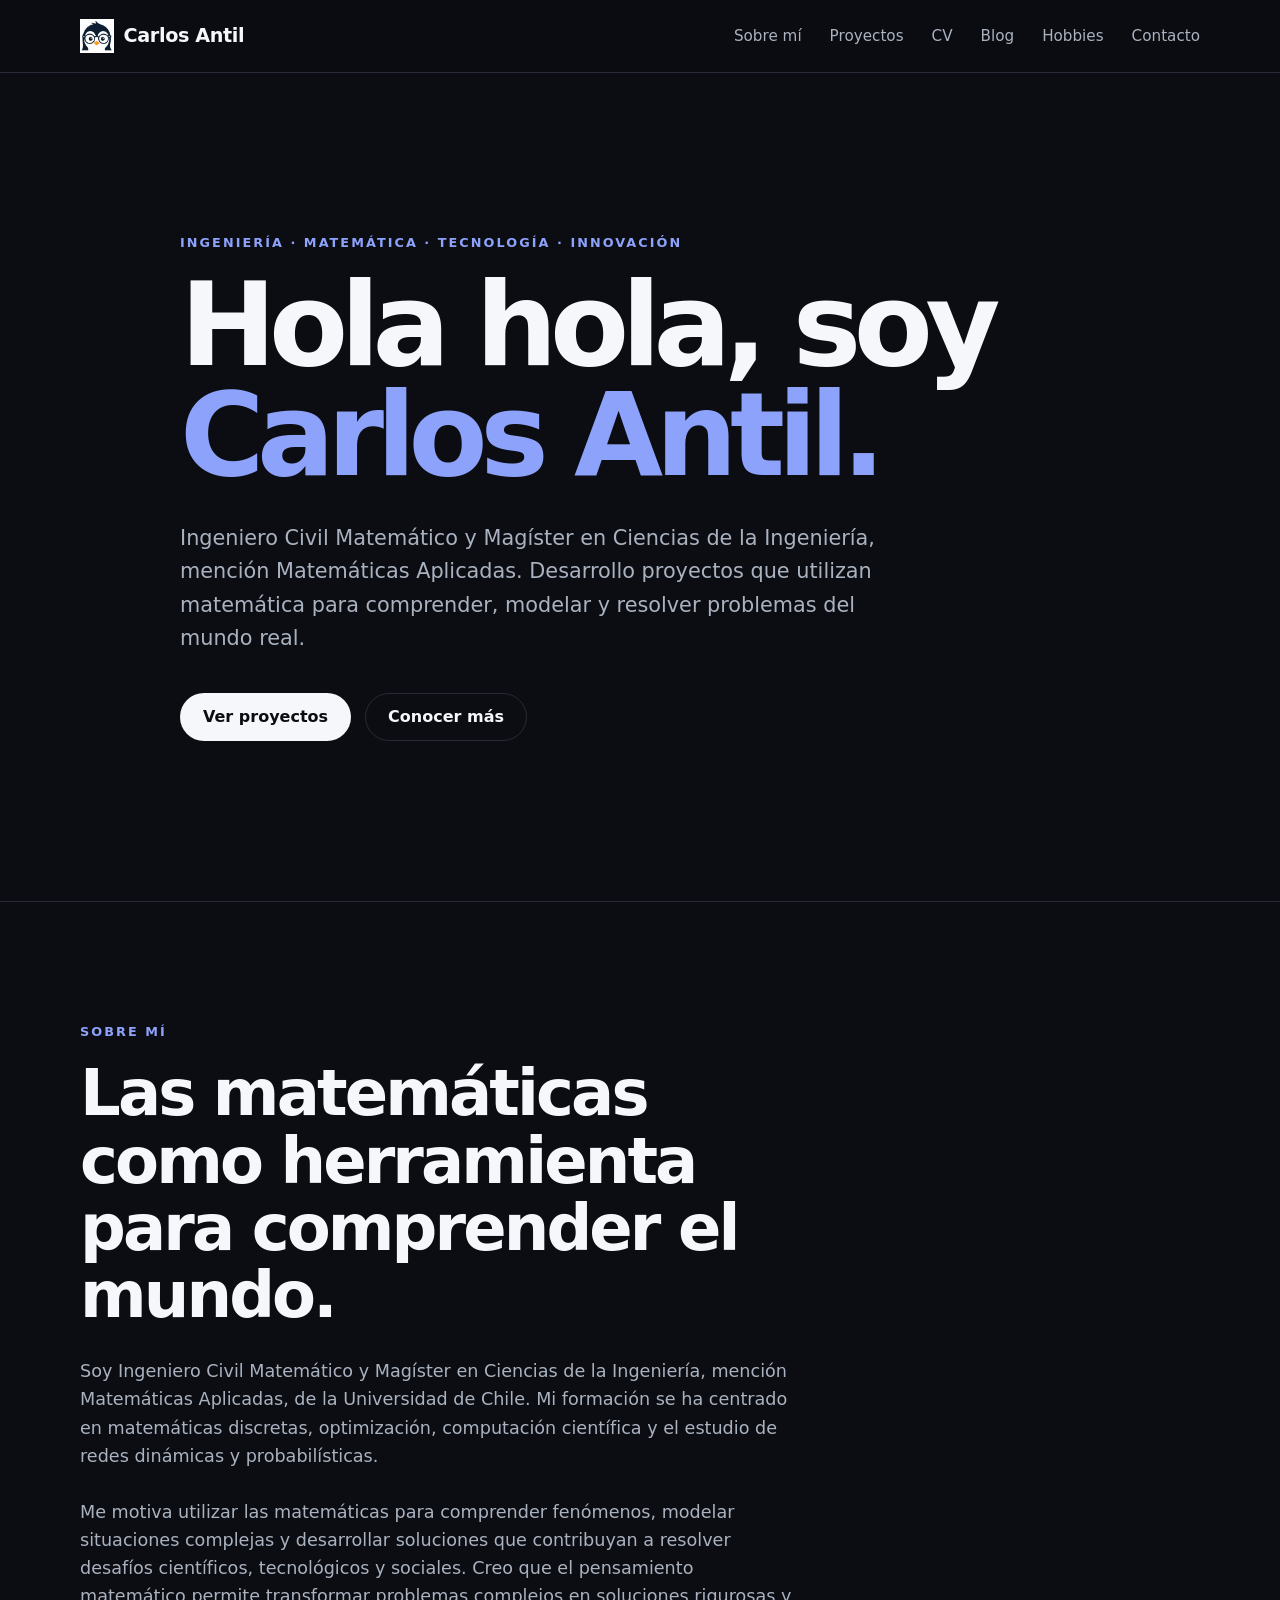
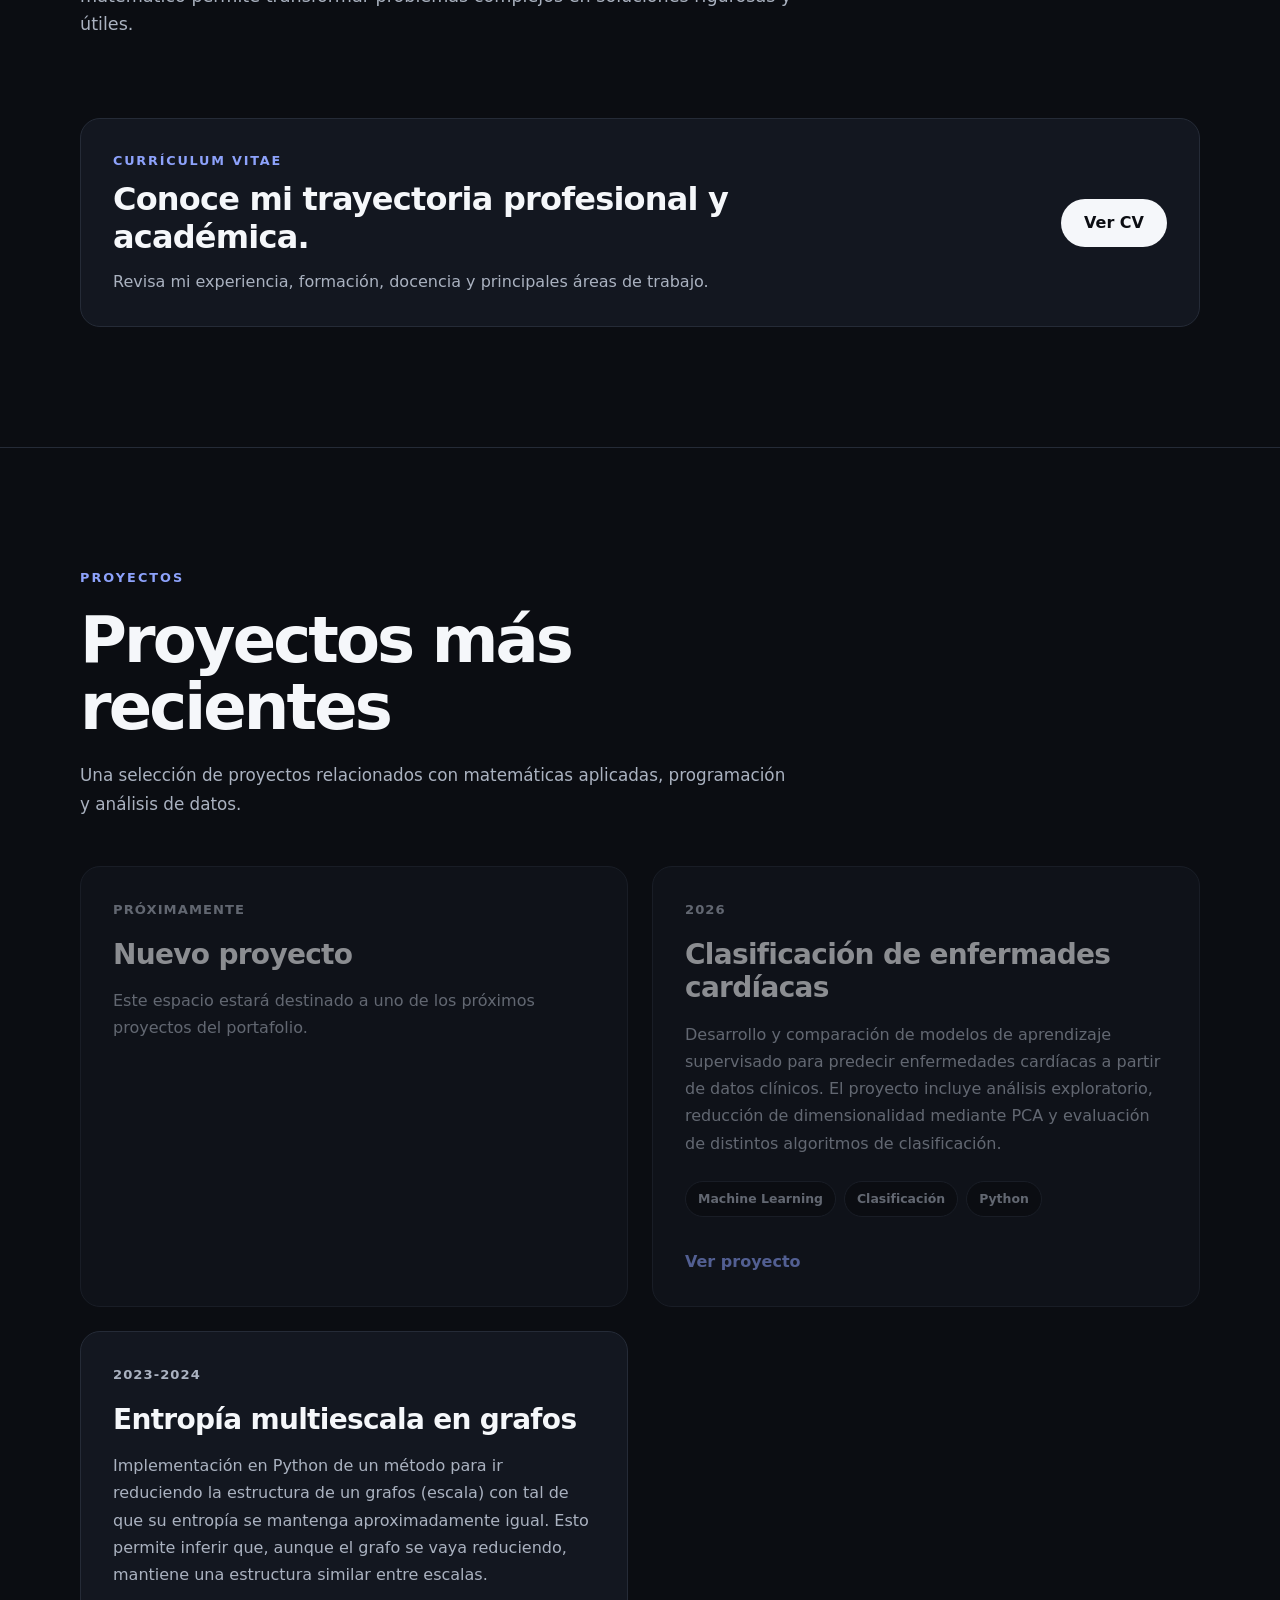
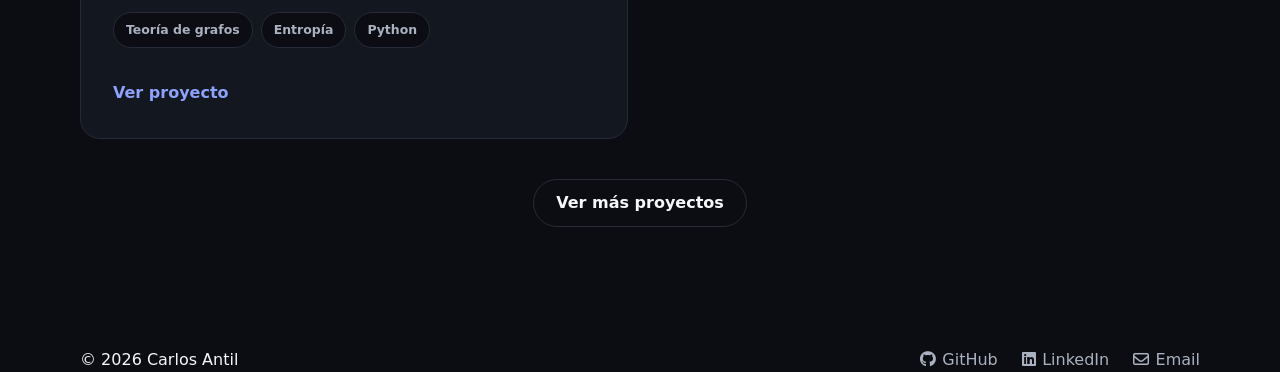
==== index.html @ fb345c62 "feat: Update heart disease classification project" ====
<!DOCTYPE html>
<html lang="es">
<head>
    <meta charset="UTF-8">

    <meta
        name="viewport"
        content="width=device-width, initial-scale=1.0"
    >

    <meta
        name="description"
        content="Portafolio profesional de Carlos Antil, ingeniero civil matemático y magíster en Matemáticas."
    >

    <title>Carlos Antil | Portafolio</title>

    <!-- Estilos generales -->
    <link rel="stylesheet" href="css/style.css?v=2">

    <!-- Estilos de la sección de proyectos -->
    <link rel="stylesheet" href="css/projects.css?v=1">

    <!-- para iconos-->
    <link
        rel="stylesheet"
        href="https://cdnjs.cloudflare.com/ajax/libs/font-awesome/6.7.2/css/all.min.css"
    />
    <!-- favicon -->
    <link rel="icon" type="image/png" href="assets/images/favicon.png?v=2">


</head>

<body>
    <header class="site-header">
        <div class="container">
            <a href="#" class="logo">
                <img src="assets/images/favicon.png" alt="Logo Carlos Antil">
                <span>Carlos Antil</span>
            </a>

            <button
                class="menu-toggle"
                type="button"
                aria-label="Abrir menú"
                aria-expanded="false"
            >
                <i class="fa-solid fa-bars"></i>
            </button>

            <nav class="navigation" aria-label="Navegación principal">
                <a href="#sobre-mi">Sobre mí</a>
                <a href="#proyectos">Proyectos</a>
                <a
                    href="assets/documents/carlos-antil-cv.pdf"
                    target="_blank"
                    rel="noopener noreferrer"
                >
                    CV
                </a>

                <a href="blog.html">Blog</a>
                <a href="hobbies.html">Hobbies</a>
                <a href="#contacto">Contacto</a>
            </nav>
        </div>
    </header>

    <main>
        <section class="hero">
            <div class="container hero-content">
                <p class="eyebrow">
                    Ingeniería · Matemática · Tecnología · Innovación
                </p>

                <h1>
                    Hola hola, soy<br>
                    <span>Carlos Antil.</span>
                </h1>

                <p class="hero-description">
                    Ingeniero Civil Matemático y Magíster en Ciencias de la Ingeniería, 
                    mención Matemáticas Aplicadas. Desarrollo proyectos que utilizan matemática
                    para comprender, modelar y resolver problemas del mundo real. 
                </p>

                <div class="hero-actions">
                    <a class="button button-primary" href="#proyectos">
                        Ver proyectos
                    </a>

                    <a class="button button-secondary" href="#sobre-mi">
                        Conocer más
                    </a>
                </div>
            </div>
        </section>

        <section id="sobre-mi" class="section">
            <div class="container">
                <p class="section-label">Sobre mí</p>

                <h2>
                    Las matemáticas como herramienta para comprender el mundo.
                </h2>

                <p class="section-description">
                    Soy Ingeniero Civil Matemático y Magíster en Ciencias de la
                    Ingeniería, mención Matemáticas Aplicadas, de la Universidad
                    de Chile. Mi formación se ha centrado en matemáticas discretas,
                    optimización, computación científica y el estudio de redes
                    dinámicas y probabilísticas.
                </p>

                <p class="section-description">
                    Me motiva utilizar las matemáticas para comprender fenómenos,
                    modelar situaciones complejas y desarrollar soluciones que
                    contribuyan a resolver desafíos científicos, tecnológicos y
                    sociales. Creo que el pensamiento matemático permite transformar
                    problemas complejos en soluciones rigurosas y útiles.
                </p>

                <div class="cv-card">
                    <div class="cv-card-content">
                        <p class="cv-card-label">
                            Currículum Vitae
                        </p>

                        <h3>
                            Conoce mi trayectoria profesional y académica.
                        </h3>

                        <p>
                            Revisa mi experiencia, formación, docencia y principales
                            áreas de trabajo.
                        </p>
                    </div>

                    <a
                        class="button button-primary"
                        href="assets/documents/carlos-antil-cv.pdf"
                        target="_blank"
                        rel="noopener noreferrer"
                    >
                        Ver CV
                    </a>
                </div>

            </div>
        </section>

        <section class="projects-section" id="proyectos">
            <div class="container">
                <div class="section-heading">
                    <p class="section-label">Proyectos</p>
                    <h2>Proyectos más recientes</h2>
                    <p>
                        Una selección de proyectos relacionados con matemáticas aplicadas,
                        programación y análisis de datos.
                    </p>
                </div>

                <div class="projects-grid">
                    <article class="project-card project-card-placeholder">
                        <div class="project-card-content">
                            <p class="project-date">Próximamente</p>
                            <h3>Nuevo proyecto</h3>
                            <p>
                                Este espacio estará destinado a uno de los próximos
                                proyectos del portafolio.
                            </p>
                        </div>
                    </article>

                    <article class="project-card project-card-placeholder">
                        <div class="project-card-content">
                            <p class="project-date">2026</p>
                            <h3>Clasificación de enfermades cardíacas</h3>
                            <p>
                                Desarrollo y comparación de modelos de aprendizaje 
                                supervisado para predecir enfermedades cardíacas a partir 
                                de datos clínicos. El proyecto incluye análisis exploratorio, 
                                reducción de dimensionalidad mediante PCA y evaluación de distintos 
                                algoritmos de clasificación.
                            </p>

                            <div class="project-tags">
                                <span>Machine Learning</span>
                                <span>Clasificación</span>
                                <span>Python</span>
                            </div>

                            <a
                                href="projects/heart-disease-classification.html"
                                class="project-link"
                            >
                                Ver proyecto
                            </a>
                        </div>
                    </article>

                    <article class="project-card">
                        <div class="project-card-content">
                            <p class="project-date">2023-2024</p>

                            <h3>Entropía multiescala en grafos</h3>

                            <p>
                                Implementación en Python de un método para ir reduciendo la estructura
                                de un grafos (escala) con tal de que su entropía se mantenga aproximadamente igual.
                                Esto permite inferir que, aunque el grafo se vaya reduciendo, mantiene una estructura similar entre escalas.
                            </p>

                            <div class="project-tags">
                                <span>Teoría de grafos</span>
                                <span>Entropía</span>
                                <span>Python</span>
                            </div>

                            <a
                                href="projects/entropia-multiescala.html"
                                class="project-link"
                            >
                                Ver proyecto
                            </a>
                        </div>
                    </article>

                    

        
                </div>

                <div class="projects-more">
                    <a href="projects.html" class="button button-secondary">
                        Ver más proyectos
                    </a>
                </div>
            </div>
        </section>
    </main>

    <footer class="footer" id="contacto">
        <div class="container footer-content">
            <p>&copy; 2026 Carlos Antil</p>

            <div class="footer-links">
                <a
                    href="https://github.com/carlosantil"
                    target="_blank"
                    rel="noopener noreferrer"
                >
                    <i class="fa-brands fa-github"></i>
                    <span>GitHub</span>
                </a>

                <a
                    href="https://www.linkedin.com/in/carlos-antil-catripay-5042401ba/"
                    target="_blank"
                    rel="noopener noreferrer"
                >
                    <i class="fa-brands fa-linkedin"></i>
                    <span>LinkedIn</span>
                </a>

                <button class="email-button" id="emailButton" type="button">
                    <i class="fa-regular fa-envelope"></i>
                    <span>Email</span>
                </button>

                <span class="email-address" id="emailAddress">
                    carlosantil.ing@gmail.com
                </span>
            </div>
        </div>
    </footer>

<script>

    const emailButton = document.getElementById("emailButton");
    const emailAddress = document.getElementById("emailAddress");

    emailButton.addEventListener("click", () => {
        emailAddress.classList.toggle("is-visible");
    });
</script>

<!-- botón para celular -->
 <script>
    const menuToggle = document.querySelector(".menu-toggle");
    const navigation = document.querySelector(".navigation");

    if (menuToggle && navigation) {
        menuToggle.addEventListener("click", () => {
            const isOpen = navigation.classList.toggle("is-open");

            menuToggle.setAttribute("aria-expanded", isOpen);

            menuToggle.innerHTML = isOpen
                ? '<i class="fa-solid fa-xmark"></i>'
                : '<i class="fa-solid fa-bars"></i>';
        });

        navigation.querySelectorAll("a").forEach((link) => {
            link.addEventListener("click", () => {
                navigation.classList.remove("is-open");
                menuToggle.setAttribute("aria-expanded", "false");
                menuToggle.innerHTML =
                    '<i class="fa-solid fa-bars"></i>';
            });
        });
    }
</script> 
</body>
</html>
---- css/style.css ----
/* Configuración general */

:root {
    --background: #0b0d12;
    --surface: #131720;
    --text-primary: #f5f7fa;
    --text-secondary: #aab2c0;
    --accent: #8da2fb;
    --border: #252b37;
    --max-width: 1120px;
}

* {
    box-sizing: border-box;
    margin: 0;
    padding: 0;
}

html {
    scroll-behavior: smooth;
}

body {
    background: var(--background);
    color: var(--text-primary);
    font-family:
        Inter,
        ui-sans-serif,
        system-ui,
        -apple-system,
        BlinkMacSystemFont,
        "Segoe UI",
        sans-serif;
    line-height: 1.6;
}

a {
    color: inherit;
    text-decoration: none;
}

.container {
    width: min(100% - 40px, var(--max-width));
    margin-inline: auto;
}


/* Encabezado */

.site-header {
    position: sticky;
    top: 0;
    z-index: 10;
    background: rgba(11, 13, 18, 0.88);
    border-bottom: 1px solid var(--border);
    backdrop-filter: blur(12px);
}

.site-header .container {
    min-height: 72px;
    display: flex;
    align-items: center;
    justify-content: space-between;
    gap: 32px;
}

.logo {
    font-size: 1rem;
    font-weight: 700;
    letter-spacing: -0.02em;
}

.navigation {
    display: flex;
    gap: 28px;
}

.navigation a {
    color: var(--text-secondary);
    font-size: 0.95rem;
    transition: color 0.2s ease;
}

.navigation a:hover {
    color: var(--text-primary);
}


/* Portada */

.hero {
    min-height: calc(100vh - 72px);
    display: flex;
    align-items: center;
    padding-block: 96px;
}

.hero-content {
    max-width: 920px;
}

.eyebrow,
.section-label {
    margin-bottom: 18px;
    color: var(--accent);
    font-size: 0.8rem;
    font-weight: 700;
    letter-spacing: 0.16em;
    text-transform: uppercase;
}

.hero h1 {
    max-width: 900px;
    font-size: clamp(3.2rem, 9vw, 7.5rem);
    line-height: 0.95;
    letter-spacing: -0.065em;
}

.hero h1 span {
    color: var(--accent);
}

.hero-description {
    max-width: 720px;
    margin-top: 32px;
    color: var(--text-secondary);
    font-size: clamp(1.05rem, 2vw, 1.3rem);
}

.hero-actions {
    display: flex;
    flex-wrap: wrap;
    gap: 14px;
    margin-top: 38px;
}

.button {
    display: inline-flex;
    align-items: center;
    justify-content: center;
    min-height: 48px;
    padding: 0 22px;
    border: 1px solid transparent;
    border-radius: 999px;
    font-weight: 650;
    transition:
        transform 0.2s ease,
        background 0.2s ease,
        border-color 0.2s ease;
}

.button:hover {
    transform: translateY(-2px);
}

.button-primary {
    background: var(--text-primary);
    color: var(--background);
}

.button-secondary {
    border-color: var(--border);
    color: var(--text-primary);
}


/* Secciones */

.section {
    padding-block: 120px;
    border-top: 1px solid var(--border);
}

.section-muted {
    background: var(--surface);
}

.section h2 {
    max-width: 760px;
    font-size: clamp(2.2rem, 5vw, 4.5rem);
    line-height: 1.05;
    letter-spacing: -0.045em;
}

.section-description {
    max-width: 720px;
    margin-top: 28px;
    color: var(--text-secondary);
    font-size: 1.1rem;
}


/* Pie de página */

.site-footer {
    padding-block: 32px;
    border-top: 1px solid var(--border);
}

.site-footer .container {
    display: flex;
    align-items: center;
    justify-content: space-between;
    gap: 24px;
    color: var(--text-secondary);
    font-size: 0.9rem;
}

.site-footer a:hover {
    color: var(--text-primary);
}

.footer-content {
    display: flex;
    justify-content: space-between;
    align-items: center;
    gap: 1.5rem;
    flex-wrap: wrap;
}

.footer-links {
    display: flex;
    gap: 1.5rem;
}

.footer-links a {
    color: var(--text-secondary);
    text-decoration: none;
    transition: color 0.2s ease;
}

.footer-links a:hover {
    color: var(--text-primary);
}

/* Tarjeta de currículum */

.cv-card {
    display: flex;
    align-items: center;
    justify-content: space-between;
    gap: 40px;

    margin-top: 80px;
    padding: 32px;

    background: var(--surface);
    border: 1px solid var(--border);
    border-radius: 20px;
}

.cv-card-content {
    max-width: 680px;
}

.cv-card-label {
    margin-bottom: 8px;

    color: var(--accent);
    font-size: 0.8rem;
    font-weight: 700;
    letter-spacing: 0.14em;
    text-transform: uppercase;
}

.cv-card h3 {
    font-size: clamp(1.4rem, 3vw, 2rem);
    line-height: 1.2;
    letter-spacing: -0.025em;
}

.cv-card-content > p:last-child {
    margin-top: 12px;
    color: var(--text-secondary);
}

.project-figure {
    margin: 2.5rem auto 0;
    max-width: 1100px;
}

.project-figure img {
    display: block;
    width: 100%;
    height: auto;
    border-radius: 12px;
    border: 1px solid var(--border-color);
}

.project-figure figcaption {
    margin-top: 1rem;
    font-size: 0.95rem;
    line-height: 1.6;
    color: var(--text-secondary);
    text-align: left;
}

.project-figure figcaption strong {
    color: var(--text-primary);
}


/* Adaptación para celulares */

@media (max-width: 640px) {

    .navigation {
        display: none;
    }

    .hero {
        min-height: auto;
        padding-block: 88px;
    }

    .section {
        padding-block: 88px;
    }

    .site-footer .container {
        align-items: flex-start;
        flex-direction: column;
    }

    .cv-card {
        align-items: flex-start;
        flex-direction: column;
        padding: 24px;
    }

    .cv-card .button {
        width: 100%;
    }

    .footer-content {
        flex-direction: column;
        text-align: center;
    }

    .footer-links {
        justify-content: center;
        flex-wrap: wrap;
    }

}
.email-button {
    background: none;
    border: none;
    color: var(--text-secondary);
    font: inherit;
    cursor: pointer;
    padding: 0;
    transition: color 0.2s ease;
}

.email-button:hover {
    color: var(--text-primary);
}

.email-address {
    display: none;
    margin-left: 0.5rem;
}

.email-address.is-visible {
    display: inline;
}

.footer-links a,
.email-button {
    display: flex;
    align-items: center;
    gap: 0.4rem;
}

.footer-links svg {
    width: 18px;
    height: 18px;
}

 /* logo al lado de nombre*/

.logo {
    display: flex;
    align-items: center;
    gap: 0.6rem;
    text-decoration: none;
    color: var(--text-primary);
    font-weight: 700;
    font-size: 1.2rem;
}

.logo img {
    width: 34px;
    height: 34px;
    object-fit: contain;
}

/*menú para celulares -> panel superior*/
.menu-toggle {
    display: none;
    border: none;
    background: transparent;
    color: var(--text-primary);
    font-size: 1.5rem;
    cursor: pointer;
    padding: 0.5rem;
}

@media (max-width: 768px) {
    .site-header .container {
        position: relative;
        display: flex;
        align-items: center;
        justify-content: space-between;
    }

    .menu-toggle {
        display: flex;
        align-items: center;
        justify-content: center;
    }

    .navigation {
        display: none;
        position: absolute;
        top: calc(100% + 0.75rem);
        right: 0;
        z-index: 1000;

        width: min(320px, calc(100vw - 2rem));

        flex-direction: column;
        align-items: stretch;
        gap: 0;

        padding: 0.75rem;
        border-radius: 12px;
        background: #3e0b5f;
        box-shadow: 0 10px 30px rgba(0, 0, 0, 0.12);
    }

    .navigation.is-open {
        display: flex;
    }

    .navigation a {
        width: 100%;
        padding: 0.85rem 1rem;
        border-radius: 8px;
    }
}
---- css/projects.css ----
/* ======================================
   Sección de proyectos
====================================== */

.projects-section {
    padding-block: 120px;
    border-top: 1px solid var(--border);
}

.projects-section .section-heading {
    max-width: 720px;
    margin-bottom: 48px;
}

.projects-section .section-heading h2 {
    max-width: 760px;
    font-size: clamp(2.2rem, 5vw, 4.5rem);
    line-height: 1.05;
    letter-spacing: -0.045em;
}

.projects-section .section-heading > p:last-child {
    margin-top: 20px;
    color: var(--text-secondary);
    font-size: 1.05rem;
    line-height: 1.7;
}


/* ======================================
   Cuadrícula de proyectos
====================================== */

.projects-grid {
    display: grid;
    grid-template-columns: repeat(2, minmax(0, 1fr));
    gap: 24px;
}


/* ======================================
   Tarjetas
====================================== */

.project-card {
    display: flex;
    min-height: 310px;
    padding: 32px;
    border: 1px solid var(--border);
    border-radius: 20px;
    background: var(--surface);
    transition:
        transform 0.2s ease,
        border-color 0.2s ease,
        box-shadow 0.2s ease;
}

.project-card:hover {
    transform: translateY(-4px);
    border-color: var(--accent);
    box-shadow: 0 18px 45px rgba(0, 0, 0, 0.22);
}

.project-card-content {
    display: flex;
    flex-direction: column;
    width: 100%;
}

.project-date {
    margin-bottom: 16px;
    color: var(--accent);
    font-size: 0.82rem;
    font-weight: 700;
    letter-spacing: 0.08em;
    text-transform: uppercase;
}

.project-card h2,
.project-card h3 {
    margin-bottom: 16px;
    font-size: clamp(1.35rem, 2.5vw, 1.75rem);
    line-height: 1.2;
    letter-spacing: -0.025em;
}

.project-card p {
    color: var(--text-secondary);
    line-height: 1.7;
}


/* ======================================
   Etiquetas
====================================== */

.project-tags {
    display: flex;
    flex-wrap: wrap;
    gap: 8px;
    margin-top: 24px;
}

.project-tags span {
    padding: 7px 12px;
    border: 1px solid var(--border);
    border-radius: 999px;
    background: var(--background);
    color: var(--text-secondary);
    font-size: 0.78rem;
    font-weight: 600;
}


/* ======================================
   Enlace Ver proyecto
====================================== */

.project-link {
    align-self: flex-start;
    margin-top: auto;
    padding-top: 32px;
    color: var(--accent);
    font-weight: 700;
    transition: color 0.2s ease;
}

.project-link:hover {
    color: var(--text-primary);
}


/* ======================================
   Tarjetas temporales
====================================== */

.project-card-placeholder {
    opacity: 0.55;
}

.project-card-placeholder:hover {
    transform: none;
    border-color: var(--border);
    box-shadow: none;
}


/* ======================================
   Botón Ver más
====================================== */

.projects-more {
    display: flex;
    justify-content: center;
    margin-top: 40px;
}


/* ======================================
   Página de todos los proyectos
====================================== */

.projects-page {
    min-height: 80vh;
    padding-block: 120px;
}

.projects-page .section-heading {
    max-width: 720px;
    margin-bottom: 48px;
}

.projects-page .section-heading h1 {
    font-size: clamp(2.8rem, 7vw, 5.5rem);
    line-height: 1;
    letter-spacing: -0.055em;
}

.projects-page .section-heading > p:last-child {
    margin-top: 24px;
    color: var(--text-secondary);
    font-size: 1.1rem;
}


/* ======================================
   Adaptación para celulares
====================================== */

@media (max-width: 768px) {
    .projects-section,
    .projects-page {
        padding-block: 88px;
    }

    .projects-grid {
        grid-template-columns: 1fr;
    }

    .project-card {
        min-height: auto;
        padding: 24px;
    }
}
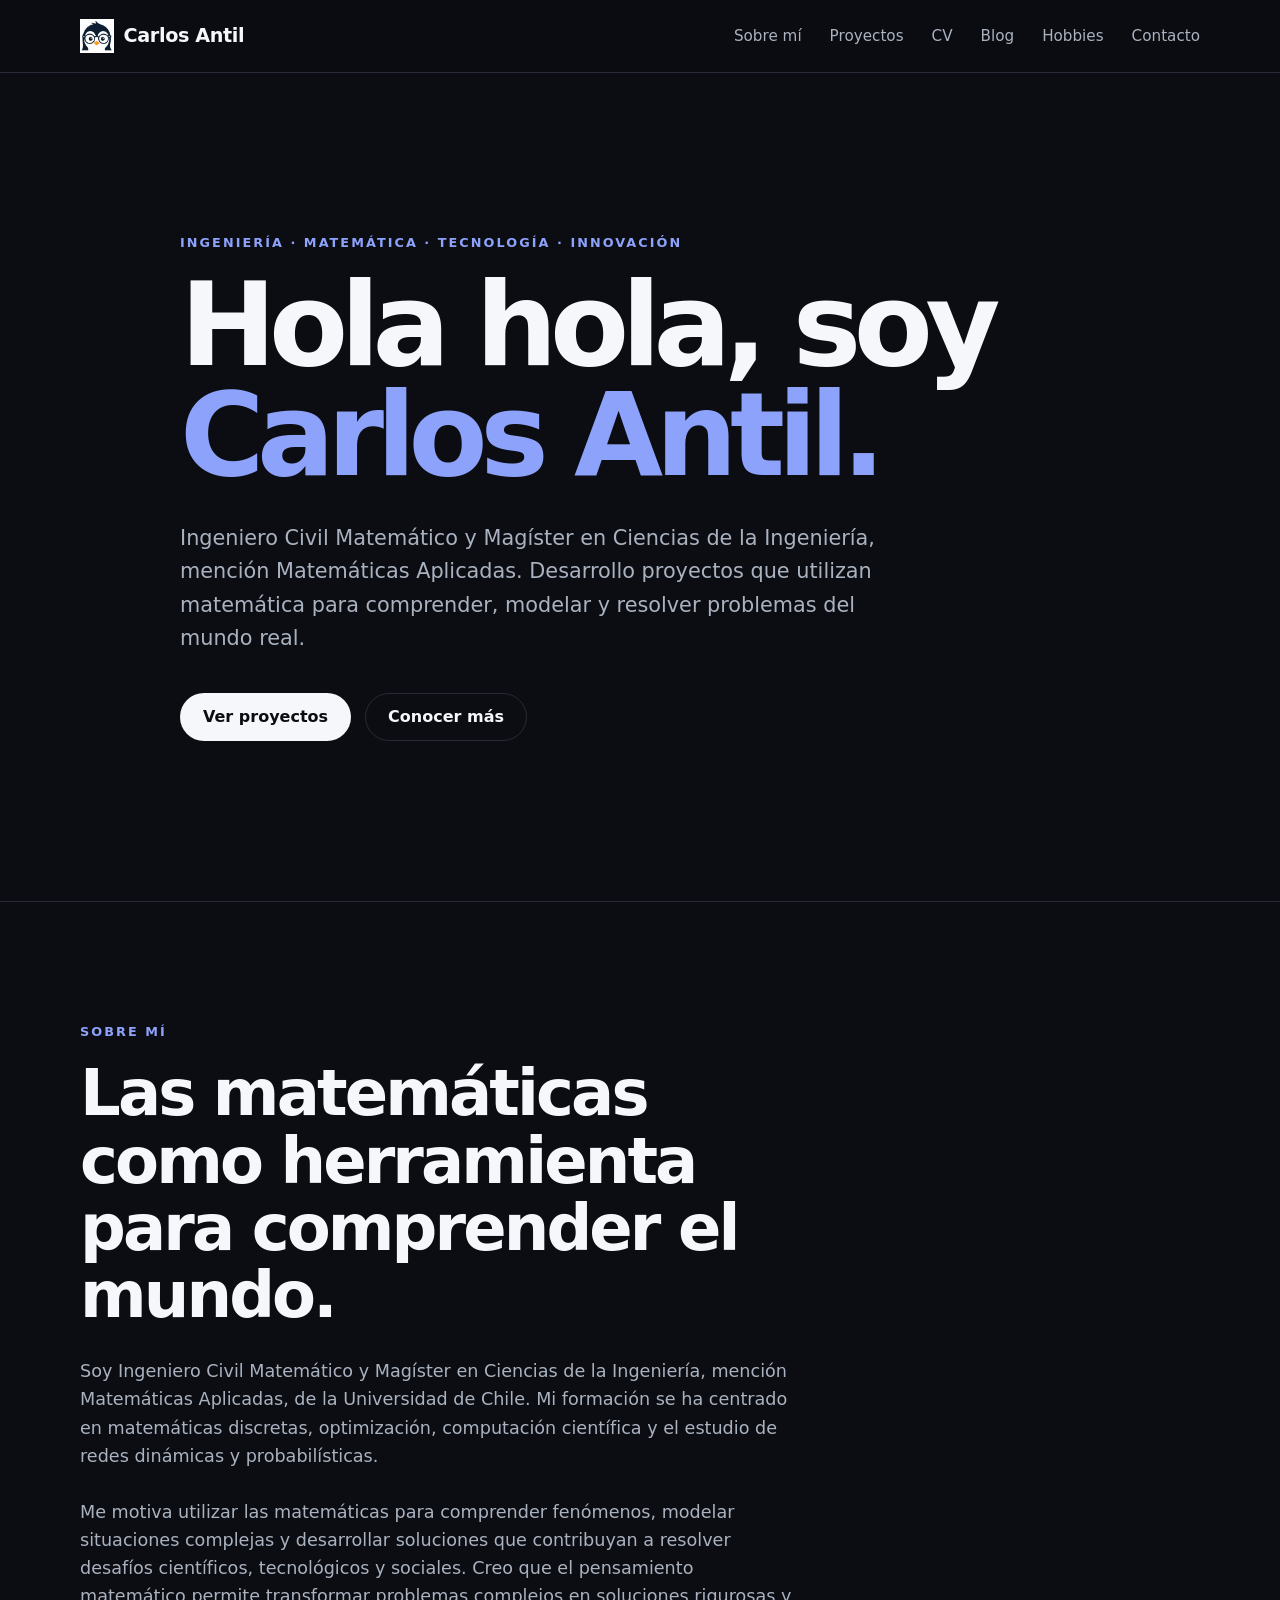
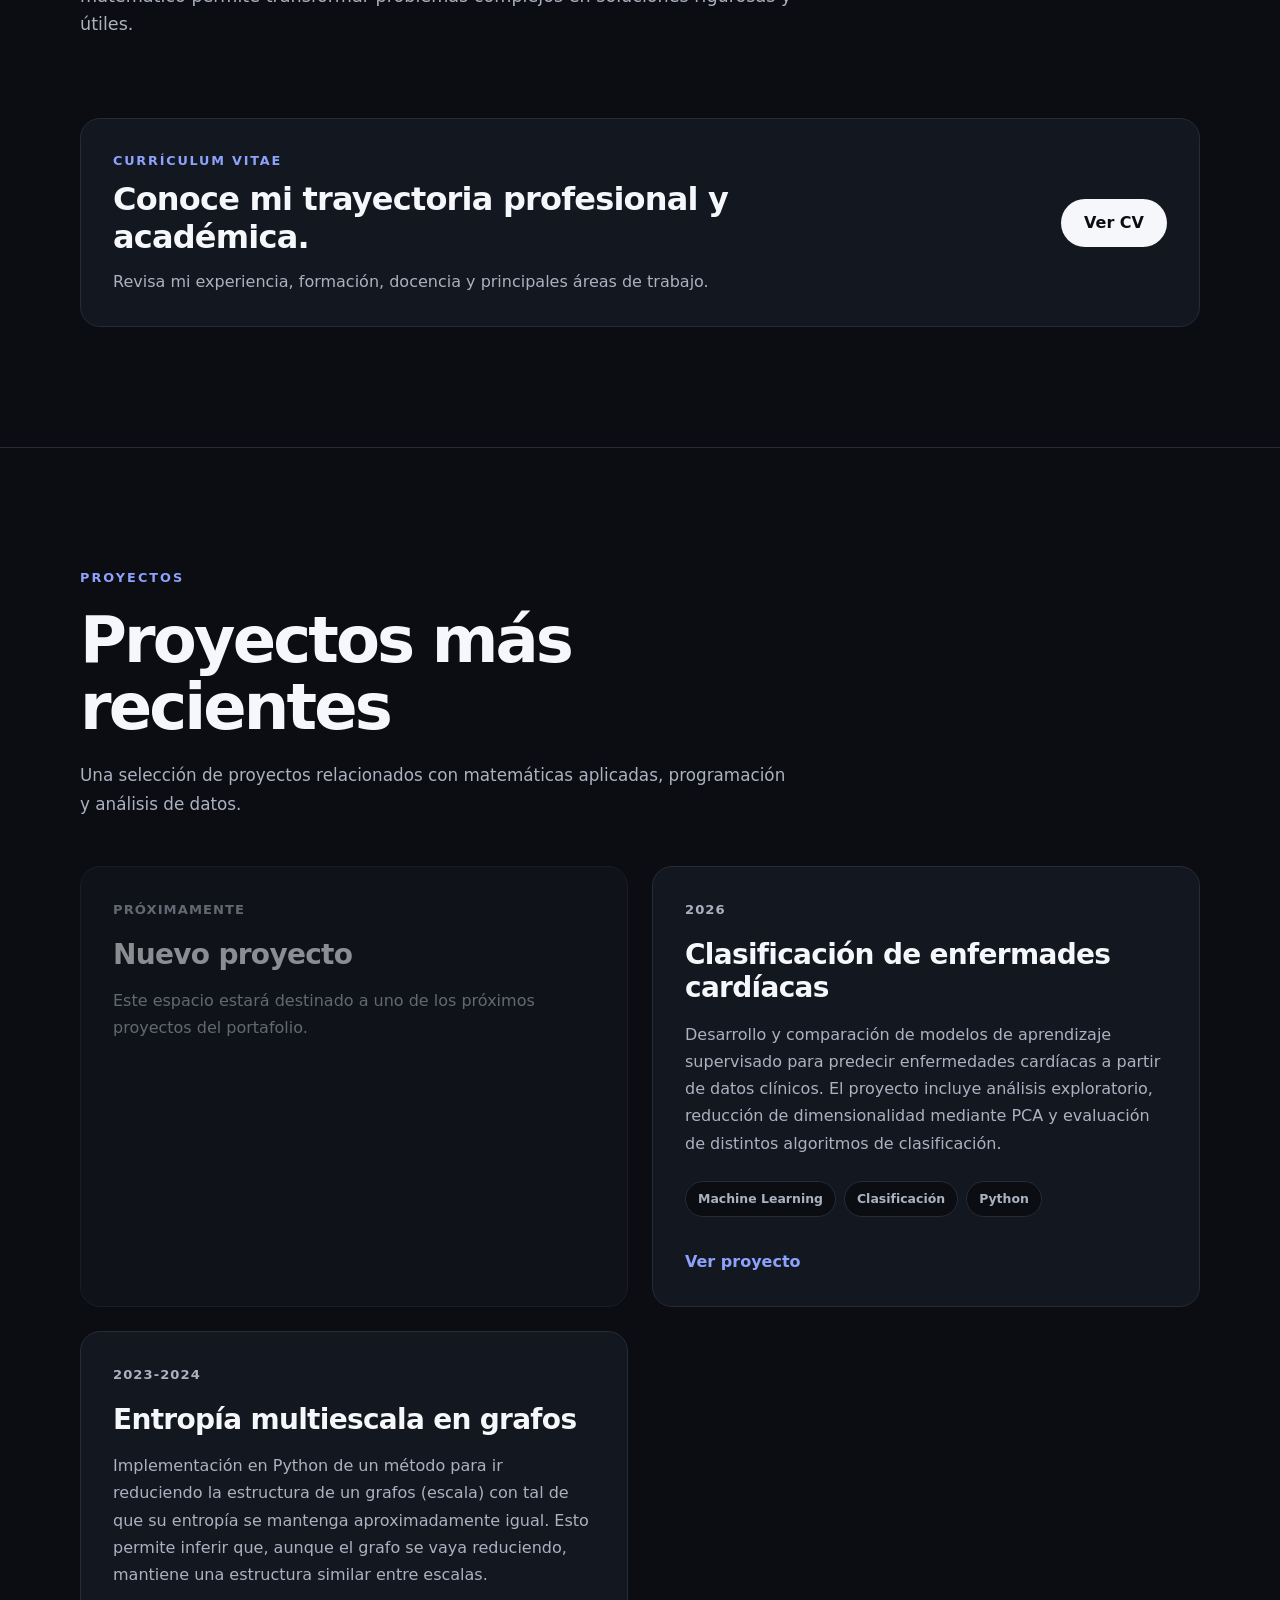
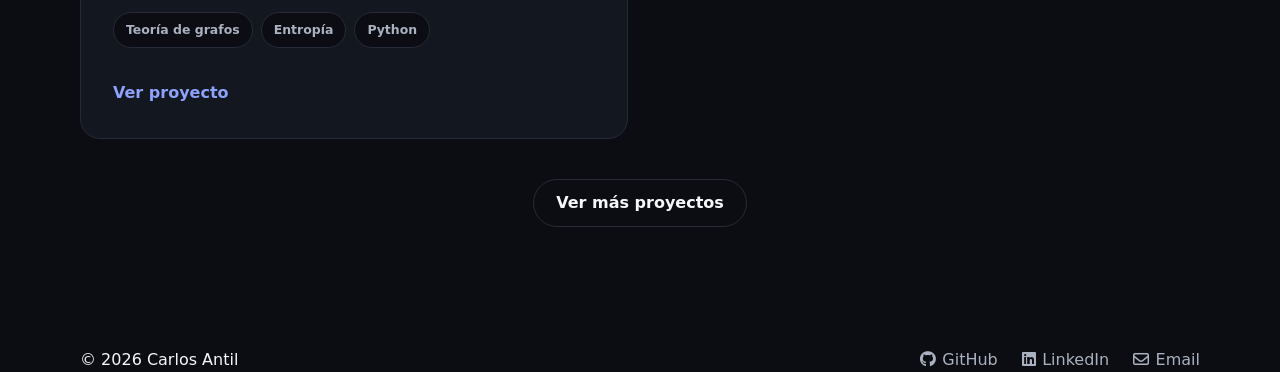
==== commit a973ed6a: "feat: update pages" ====
--- a/index.html
+++ b/index.html
@@ -173,7 +173,7 @@
                         </div>
                     </article>
 
-                    <article class="project-card project-card-placeholder">
+                    <article class="project-card">
                         <div class="project-card-content">
                             <p class="project-date">2026</p>
                             <h3>Clasificación de enfermades cardíacas</h3>
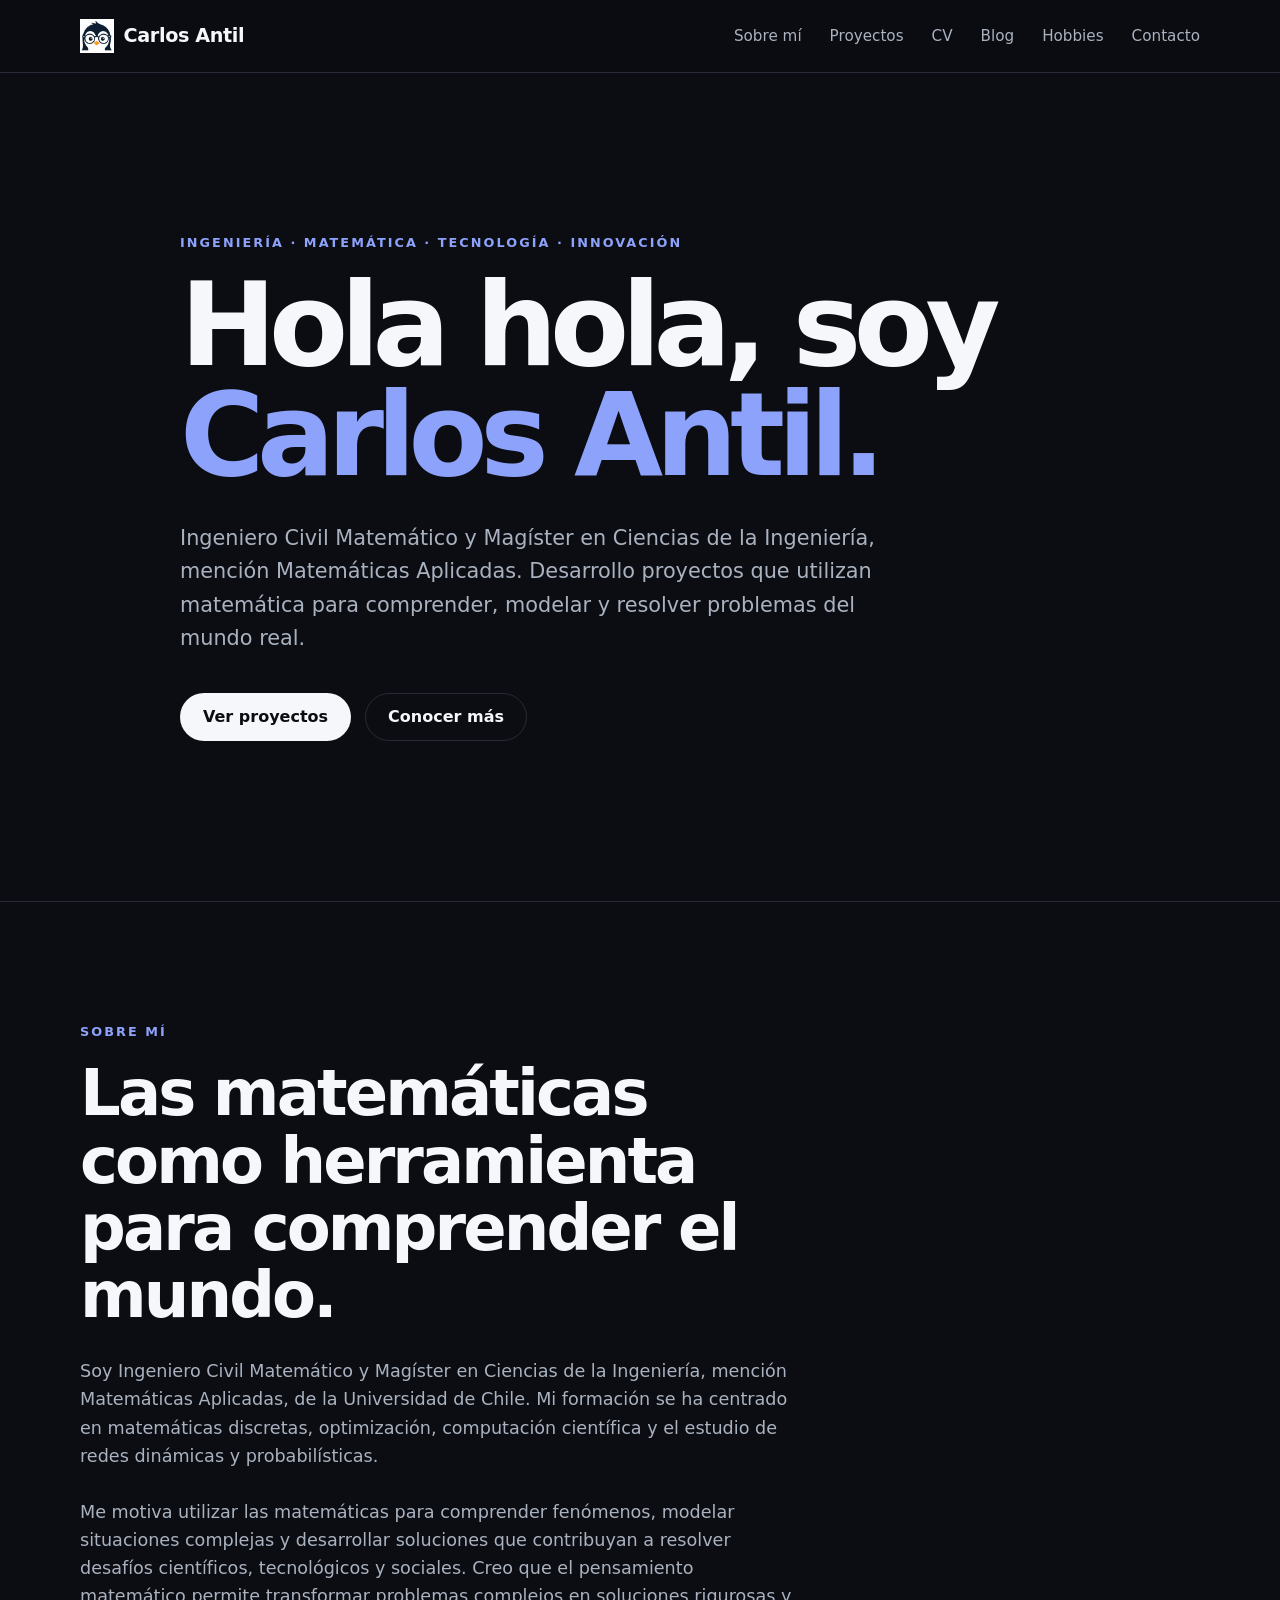
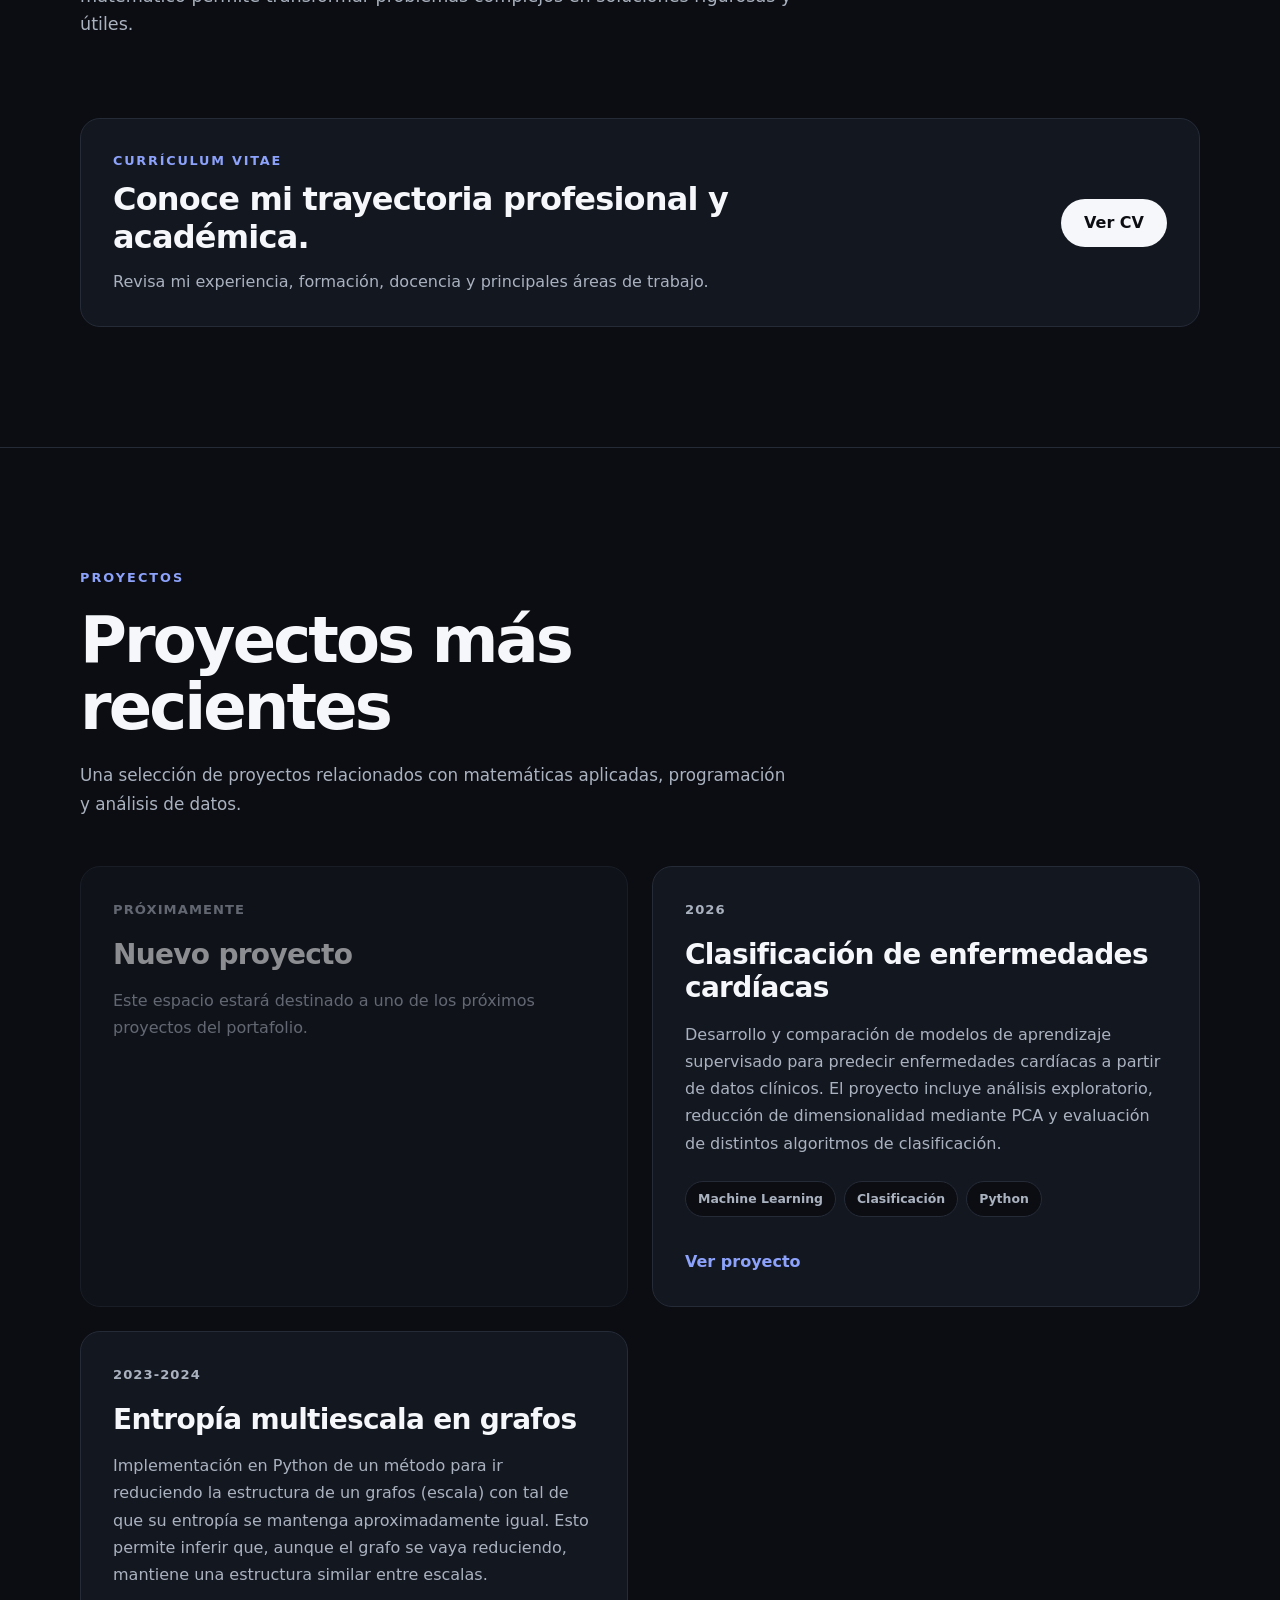
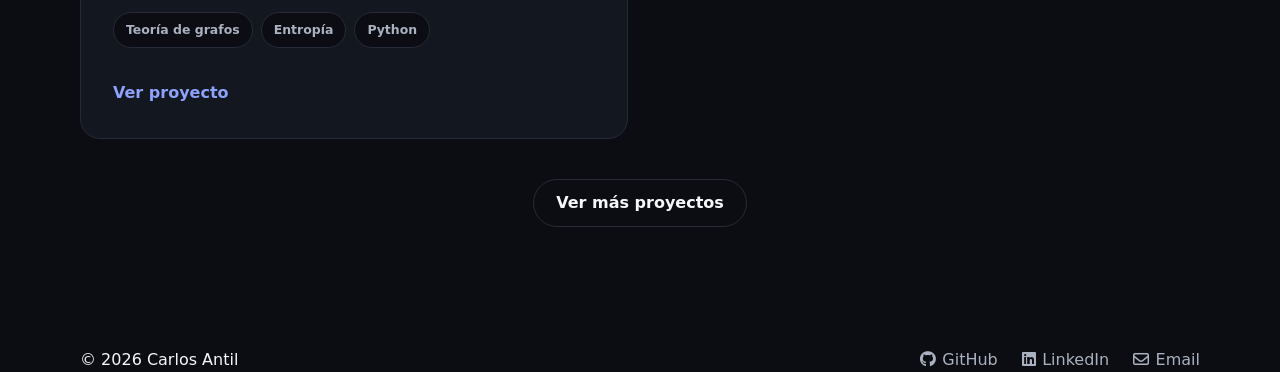
==== commit d234ea3d: "feat: update title heart disease classification" ====
--- a/index.html
+++ b/index.html
@@ -176,7 +176,7 @@
                     <article class="project-card">
                         <div class="project-card-content">
                             <p class="project-date">2026</p>
-                            <h3>Clasificación de enfermades cardíacas</h3>
+                            <h3>Clasificación de enfermedades cardíacas</h3>
                             <p>
                                 Desarrollo y comparación de modelos de aprendizaje 
                                 supervisado para predecir enfermedades cardíacas a partir 
--- a/css/style.css
+++ b/css/style.css
@@ -300,6 +300,52 @@
 }
 
 
+/* Arreglo boton de proyecto */
+.back-links {
+    margin-bottom: 3rem;
+}
+
+.back-link {
+    display: inline-flex;
+    align-items: center;
+    gap: 0.6rem;
+
+    width: fit-content;
+    padding: 0.7rem 1rem;
+
+    color: #c8d2f0;
+    background: #11151d;
+    border: 1px solid #2a3040;
+    border-radius: 999px;
+
+    font-size: 0.95rem;
+    font-weight: 600;
+    line-height: 1;
+    text-decoration: none;
+
+    transition:
+        color 0.2s ease,
+        background-color 0.2s ease,
+        border-color 0.2s ease,
+        transform 0.2s ease;
+}
+
+.back-link:visited {
+    color: #c8d2f0;
+}
+
+.back-link:hover {
+    color: #ffffff;
+    background: #171c27;
+    border-color: #778cff;
+    transform: translateX(-3px);
+}
+
+.back-link:focus-visible {
+    outline: 2px solid #778cff;
+    outline-offset: 3px;
+}
+
 /* Adaptación para celulares */
 
 @media (max-width: 640px) {
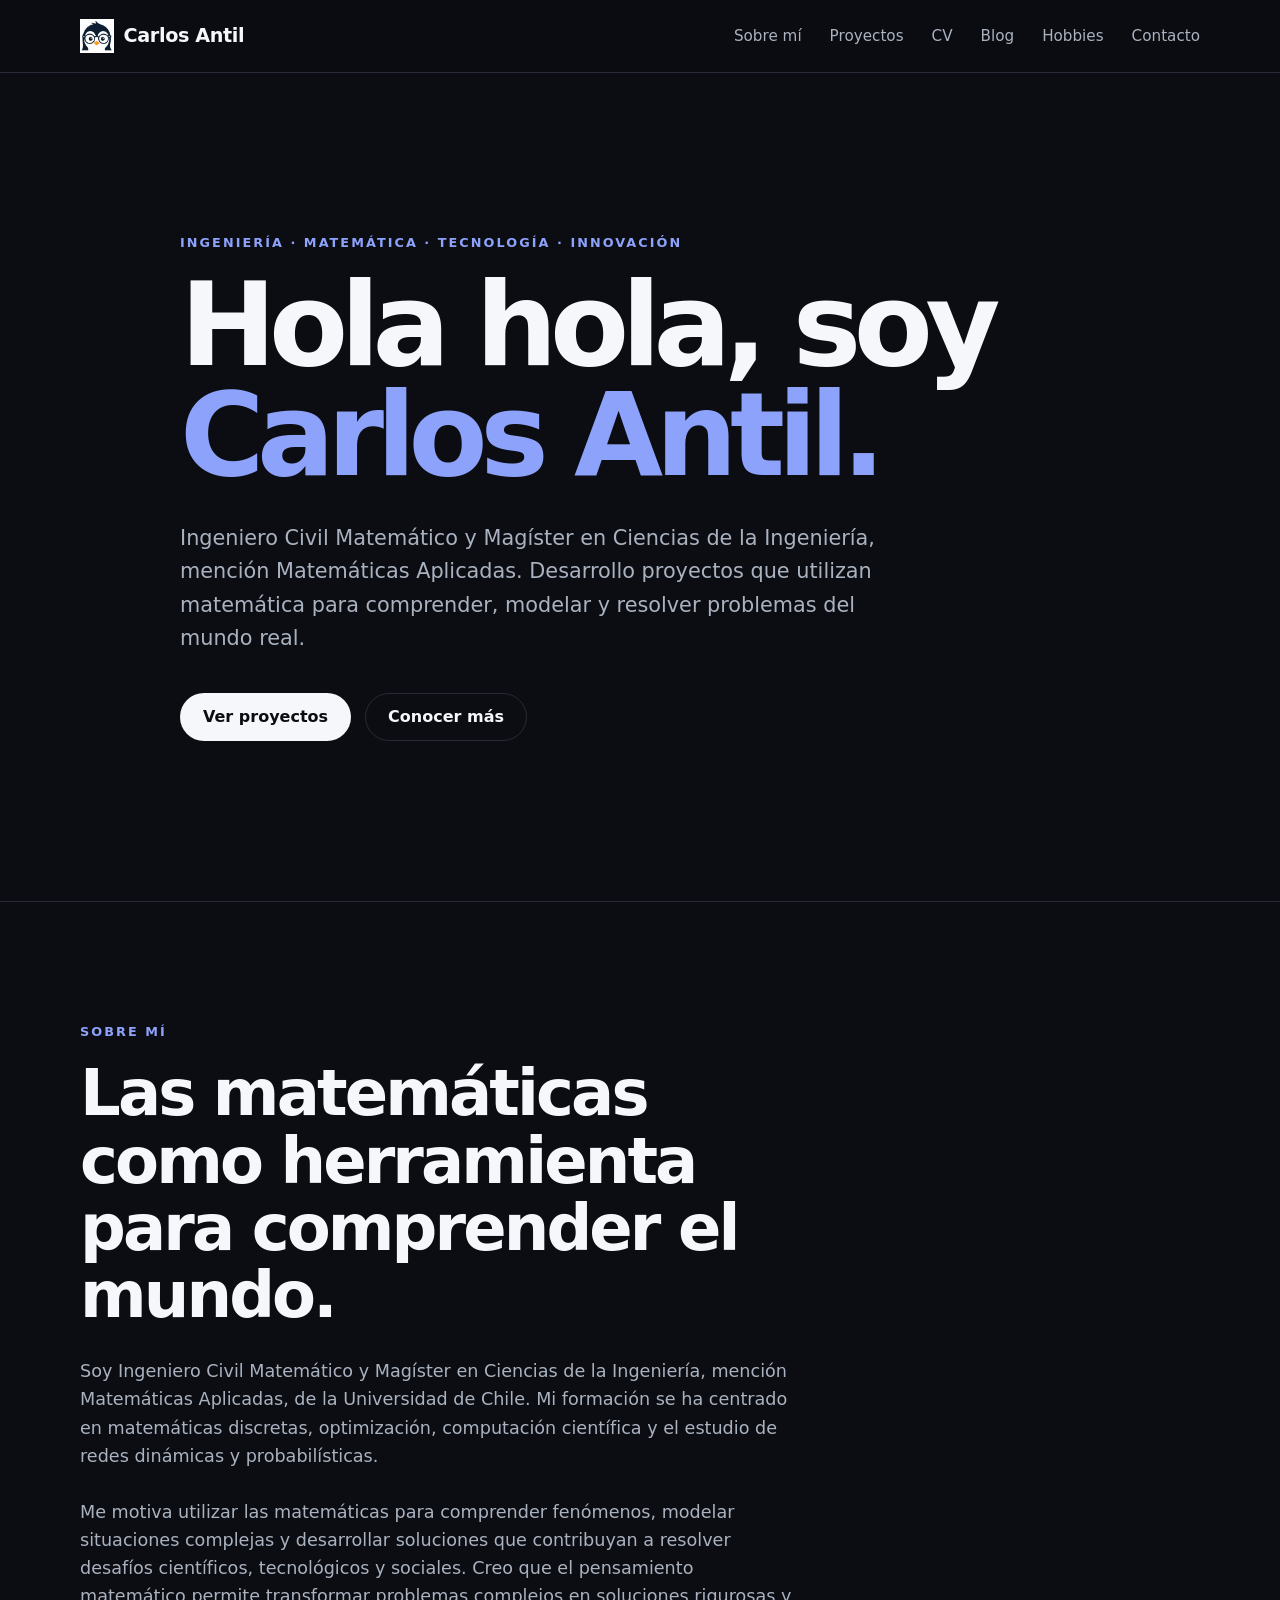
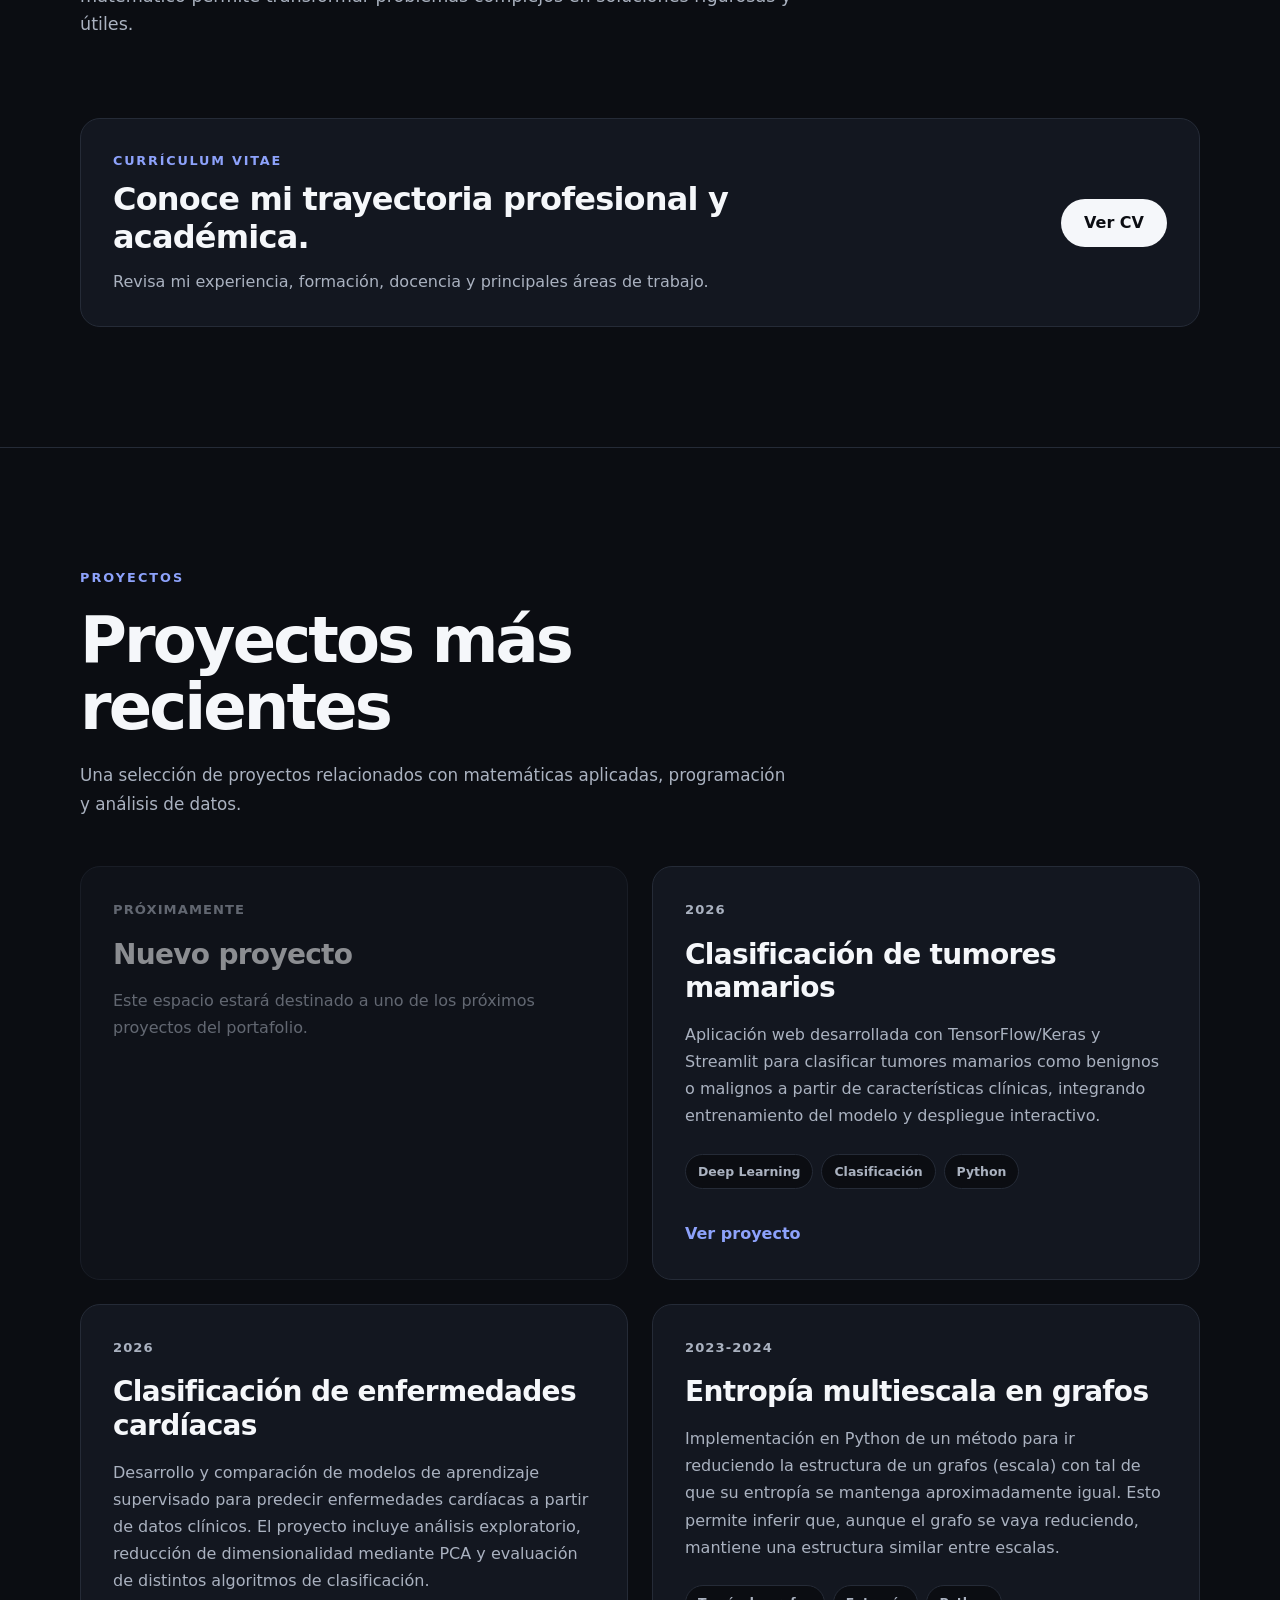
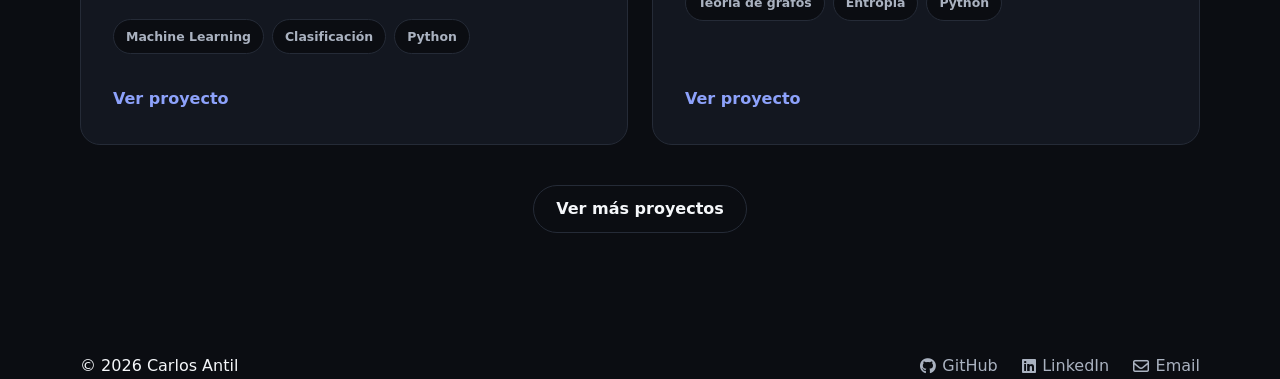
==== commit 8814e2b2: "feat: update cv and breast cancer classification project" ====
--- a/index.html
+++ b/index.html
@@ -162,15 +162,42 @@
                 </div>
 
                 <div class="projects-grid">
+
                     <article class="project-card project-card-placeholder">
+                    <div class="project-card-content">
+                        <p class="project-date">Próximamente
+                            
+                        </p>
+                        <h2>Nuevo proyecto</h2>
+                        <p>
+                            Este espacio estará destinado a uno de los próximos
+                            proyectos del portafolio.
+                        </p>
+                        </div>
+                    </article>
+
+                    <article class="project-card">
                         <div class="project-card-content">
-                            <p class="project-date">Próximamente</p>
-                            <h3>Nuevo proyecto</h3>
+                            <p class="project-date">2026</p>
+                            <h3>Clasificación de tumores mamarios</h3>
                             <p>
-                                Este espacio estará destinado a uno de los próximos
-                                proyectos del portafolio.
+                                Aplicación web desarrollada con TensorFlow/Keras y Streamlit 
+                                para clasificar tumores mamarios como benignos o malignos a partir de 
+                                características clínicas, integrando entrenamiento del modelo y despliegue 
+                                interactivo.
                             </p>
+                        <div class="project-tags">
+                            <span>Deep Learning</span>
+                            <span>Clasificación</span>
+                            <span>Python</span>
                         </div>
+
+                        <a
+                            href="projects/breast-cancer-classification.html"
+                            class="project-link"
+                        >
+                            Ver proyecto
+                        </a>
                     </article>
 
                     <article class="project-card">
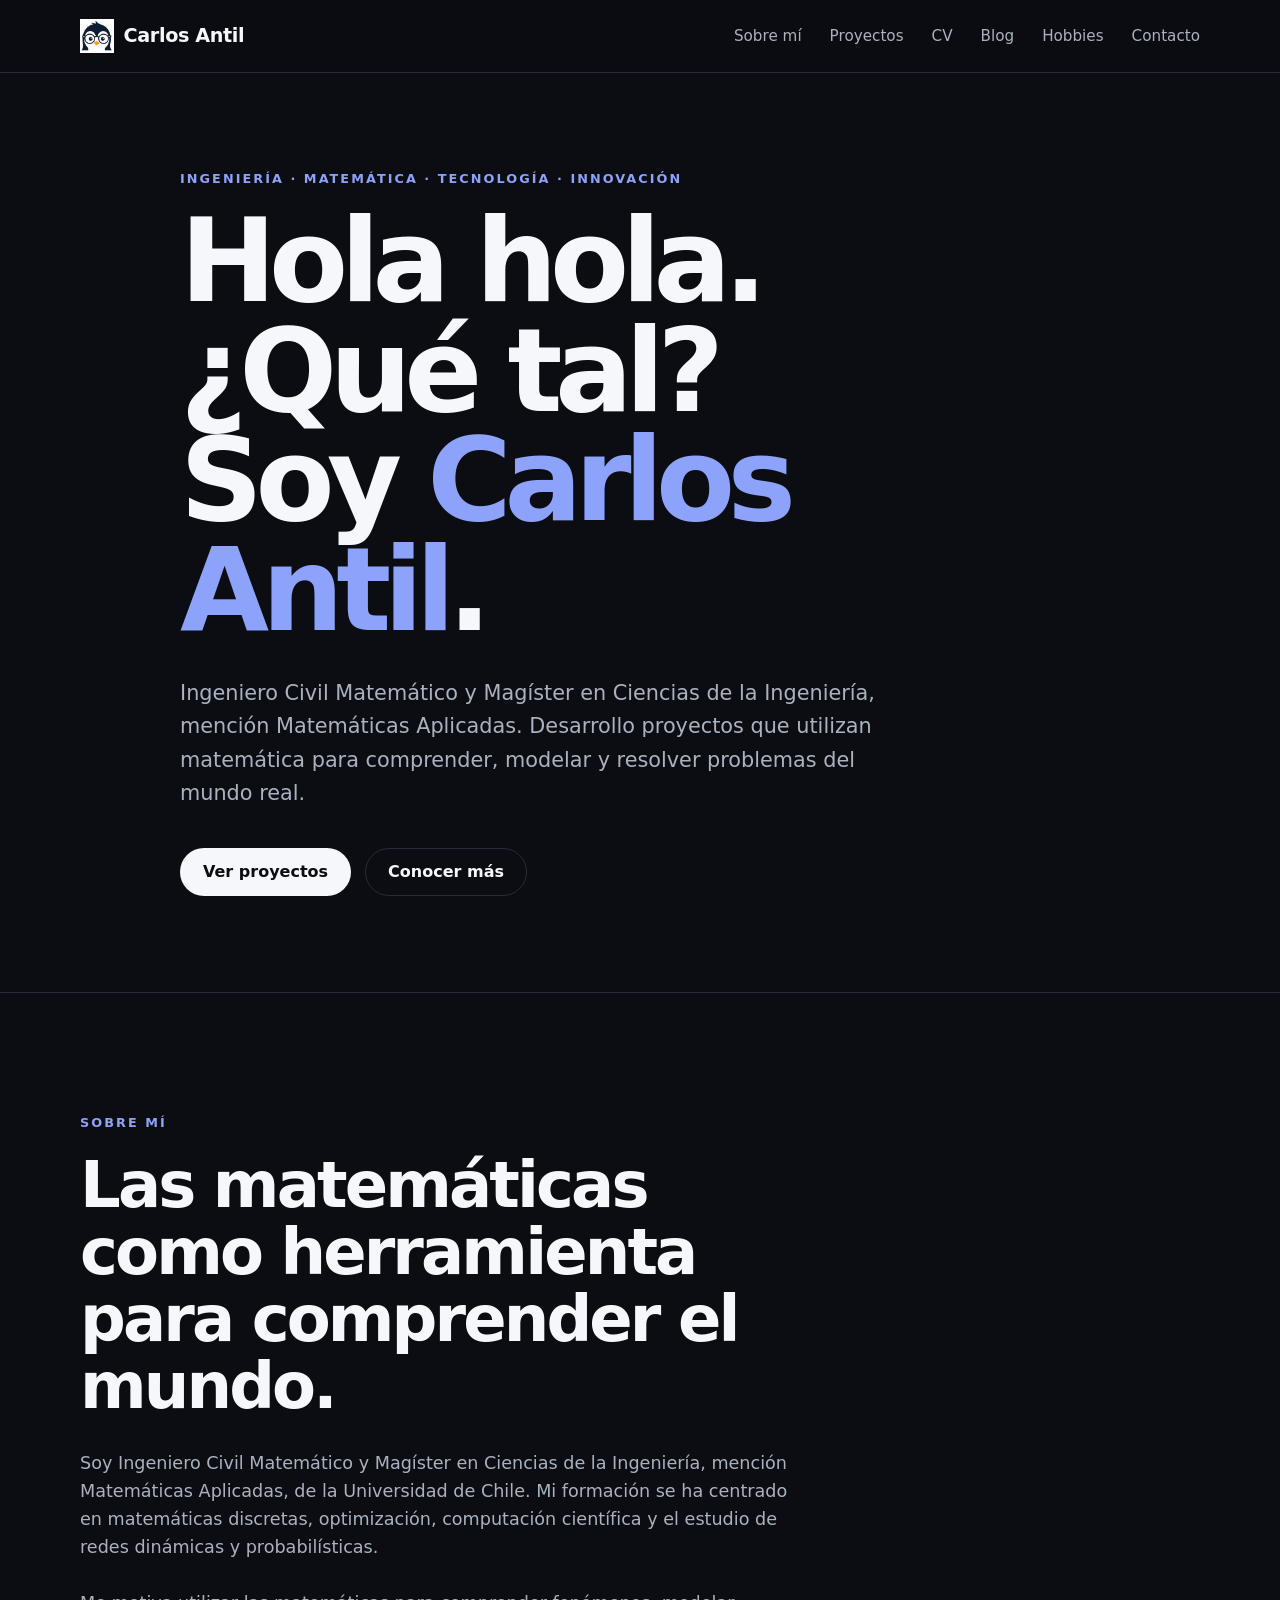
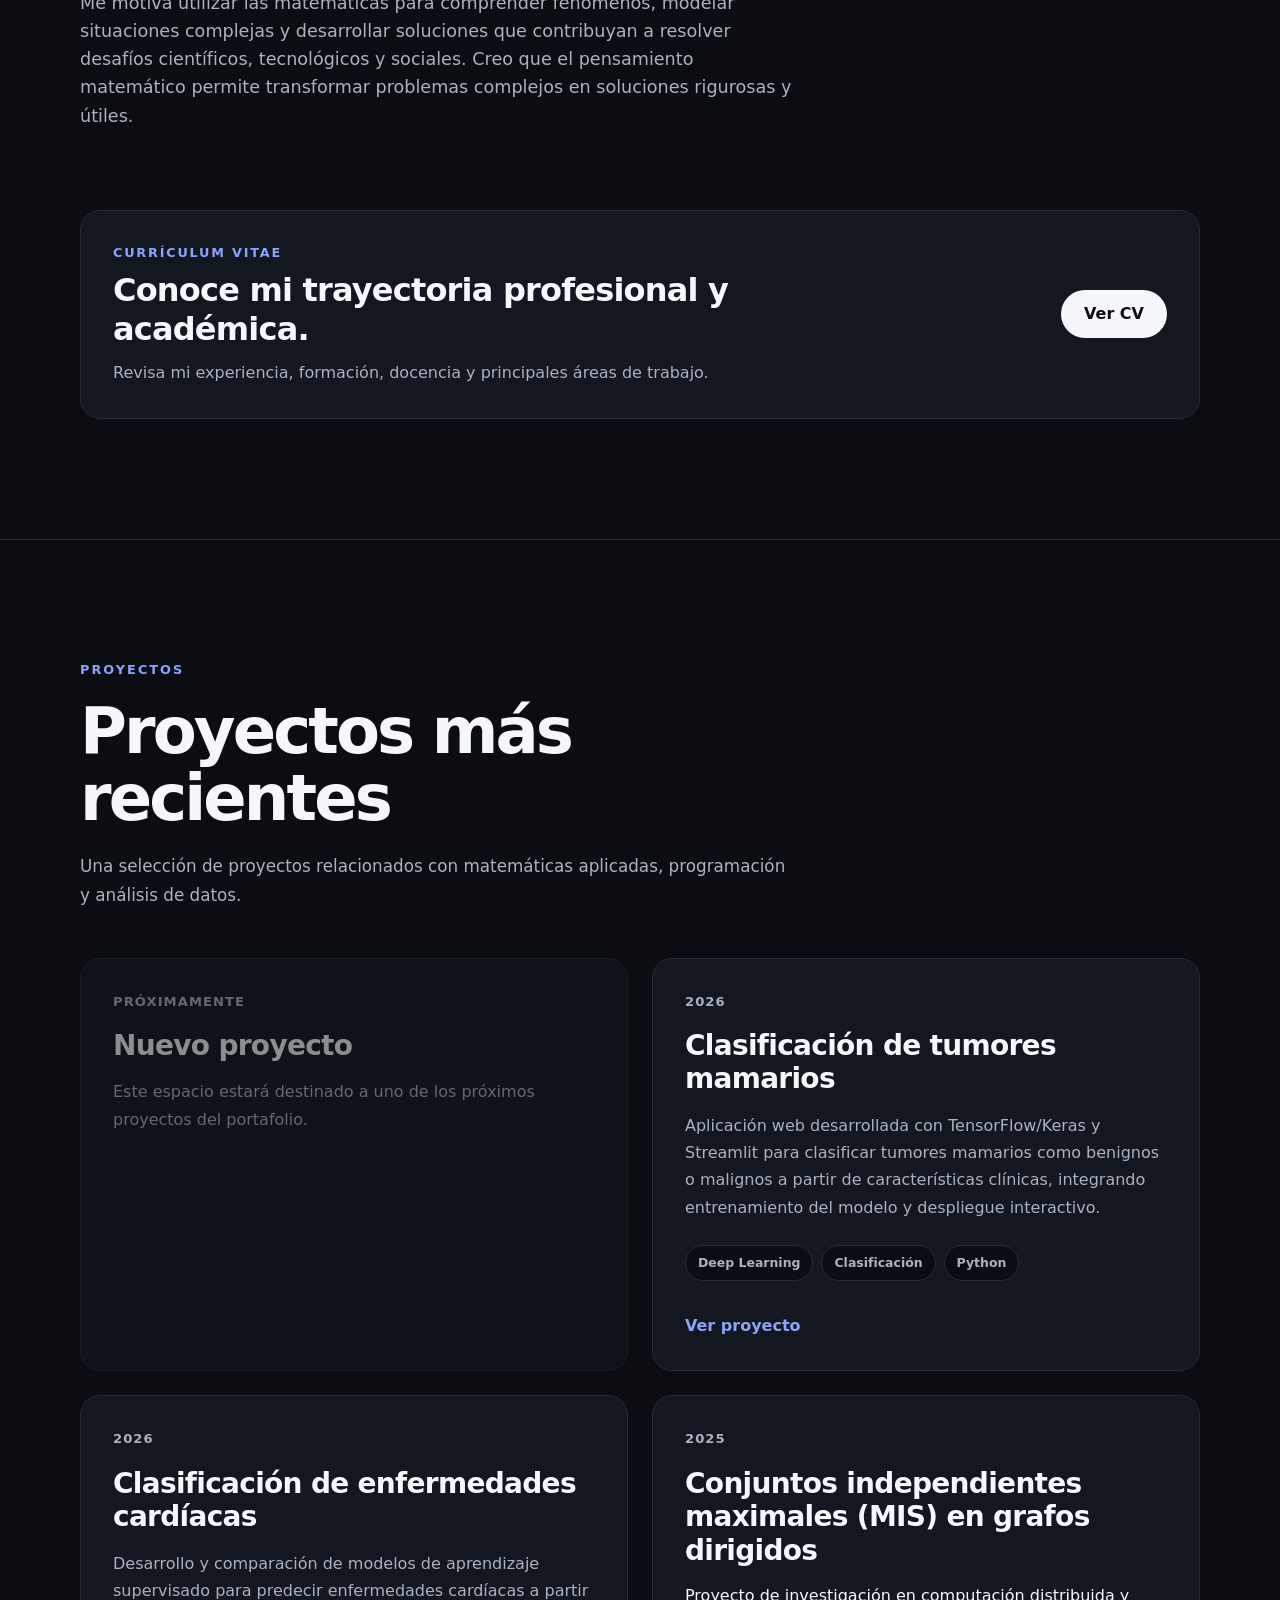
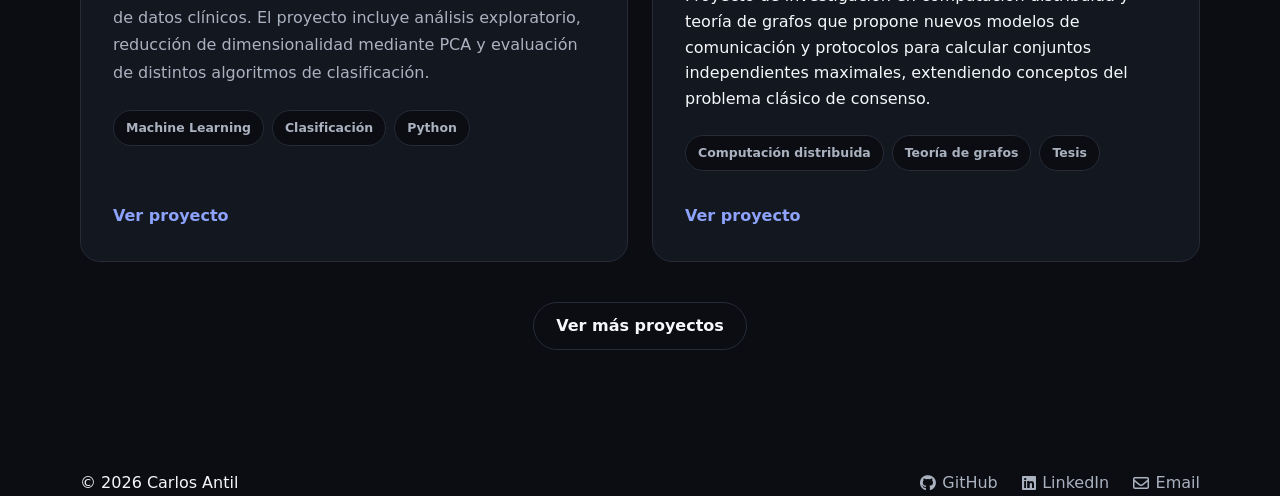
==== commit a309460d: "feat: dist mis project" ====
--- a/index.html
+++ b/index.html
@@ -75,8 +75,10 @@
                 </p>
 
                 <h1>
-                    Hola hola, soy<br>
-                    <span>Carlos Antil.</span>
+                    Hola hola. 
+                    <p>¿Qué tal? 
+                    <p> Soy
+                    <span>Carlos Antil</span>.
                 </h1>
 
                 <p class="hero-description">
@@ -228,31 +230,33 @@
                     </article>
 
                     <article class="project-card">
-                        <div class="project-card-content">
-                            <p class="project-date">2023-2024</p>
-
-                            <h3>Entropía multiescala en grafos</h3>
-
-                            <p>
-                                Implementación en Python de un método para ir reduciendo la estructura
-                                de un grafos (escala) con tal de que su entropía se mantenga aproximadamente igual.
-                                Esto permite inferir que, aunque el grafo se vaya reduciendo, mantiene una estructura similar entre escalas.
-                            </p>
-
-                            <div class="project-tags">
-                                <span>Teoría de grafos</span>
-                                <span>Entropía</span>
-                                <span>Python</span>
-                            </div>
-
-                            <a
-                                href="projects/entropia-multiescala.html"
-                                class="project-link"
-                            >
-                                Ver proyecto
-                            </a>
+                    <div class="project-card-content">
+                        <p class="project-date">2025</p>
+
+                        <h2>Conjuntos independientes maximales (MIS) en grafos dirigidos</h2>
+                            Proyecto de investigación en computación distribuida y teoría de grafos que propone nuevos modelos 
+                            de comunicación y protocolos para calcular conjuntos independientes maximales, extendiendo conceptos 
+                            del problema clásico de consenso.
+                        <p>
+                            
+                        </p>
+
+                        <div class="project-tags">
+                        
+
+                            <span>Computación distribuida</span>
+                             <span>Teoría de grafos</span>
+                            <span>Tesis</span>
                         </div>
-                    </article>
+
+                        <a
+                            href="projects/distributed-mis-thesis.html"
+                            class="project-link"
+                        >
+                            Ver proyecto
+                        </a>
+                    </div>
+                </article>
 
                     
 
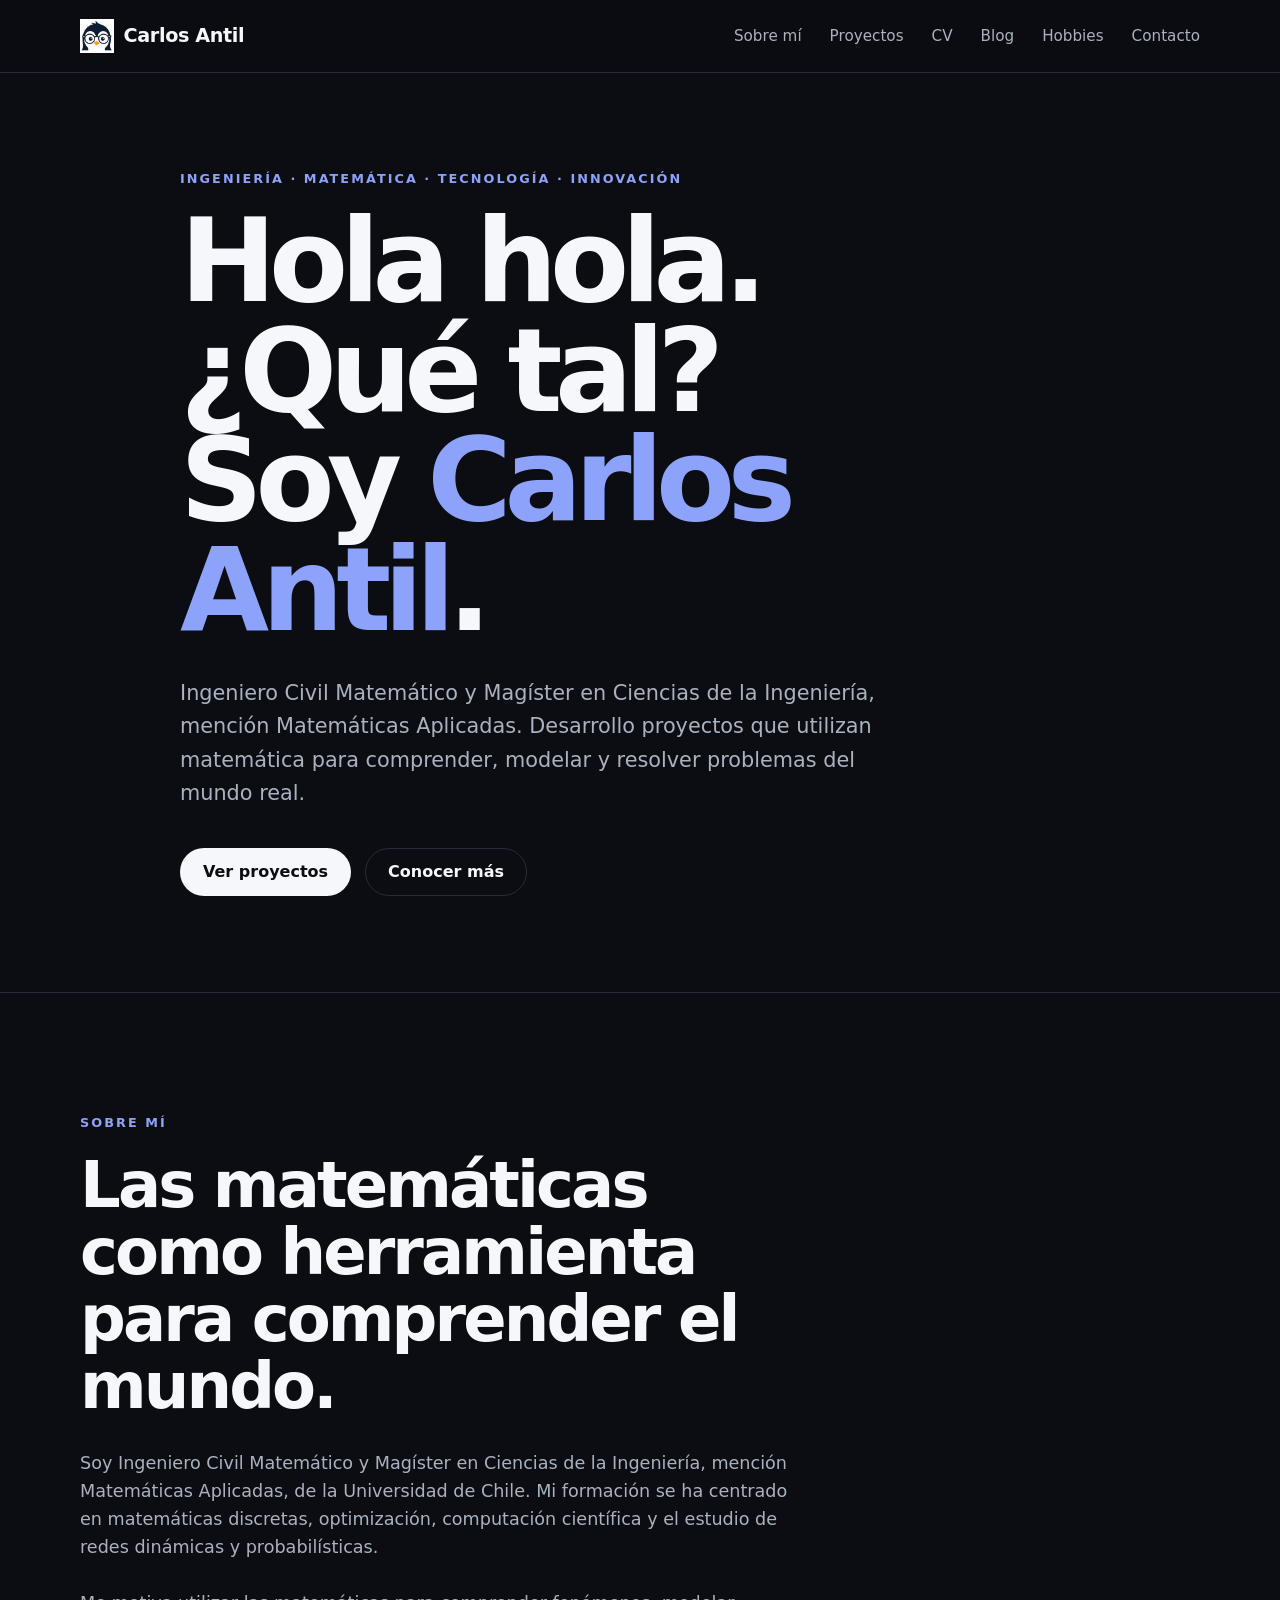
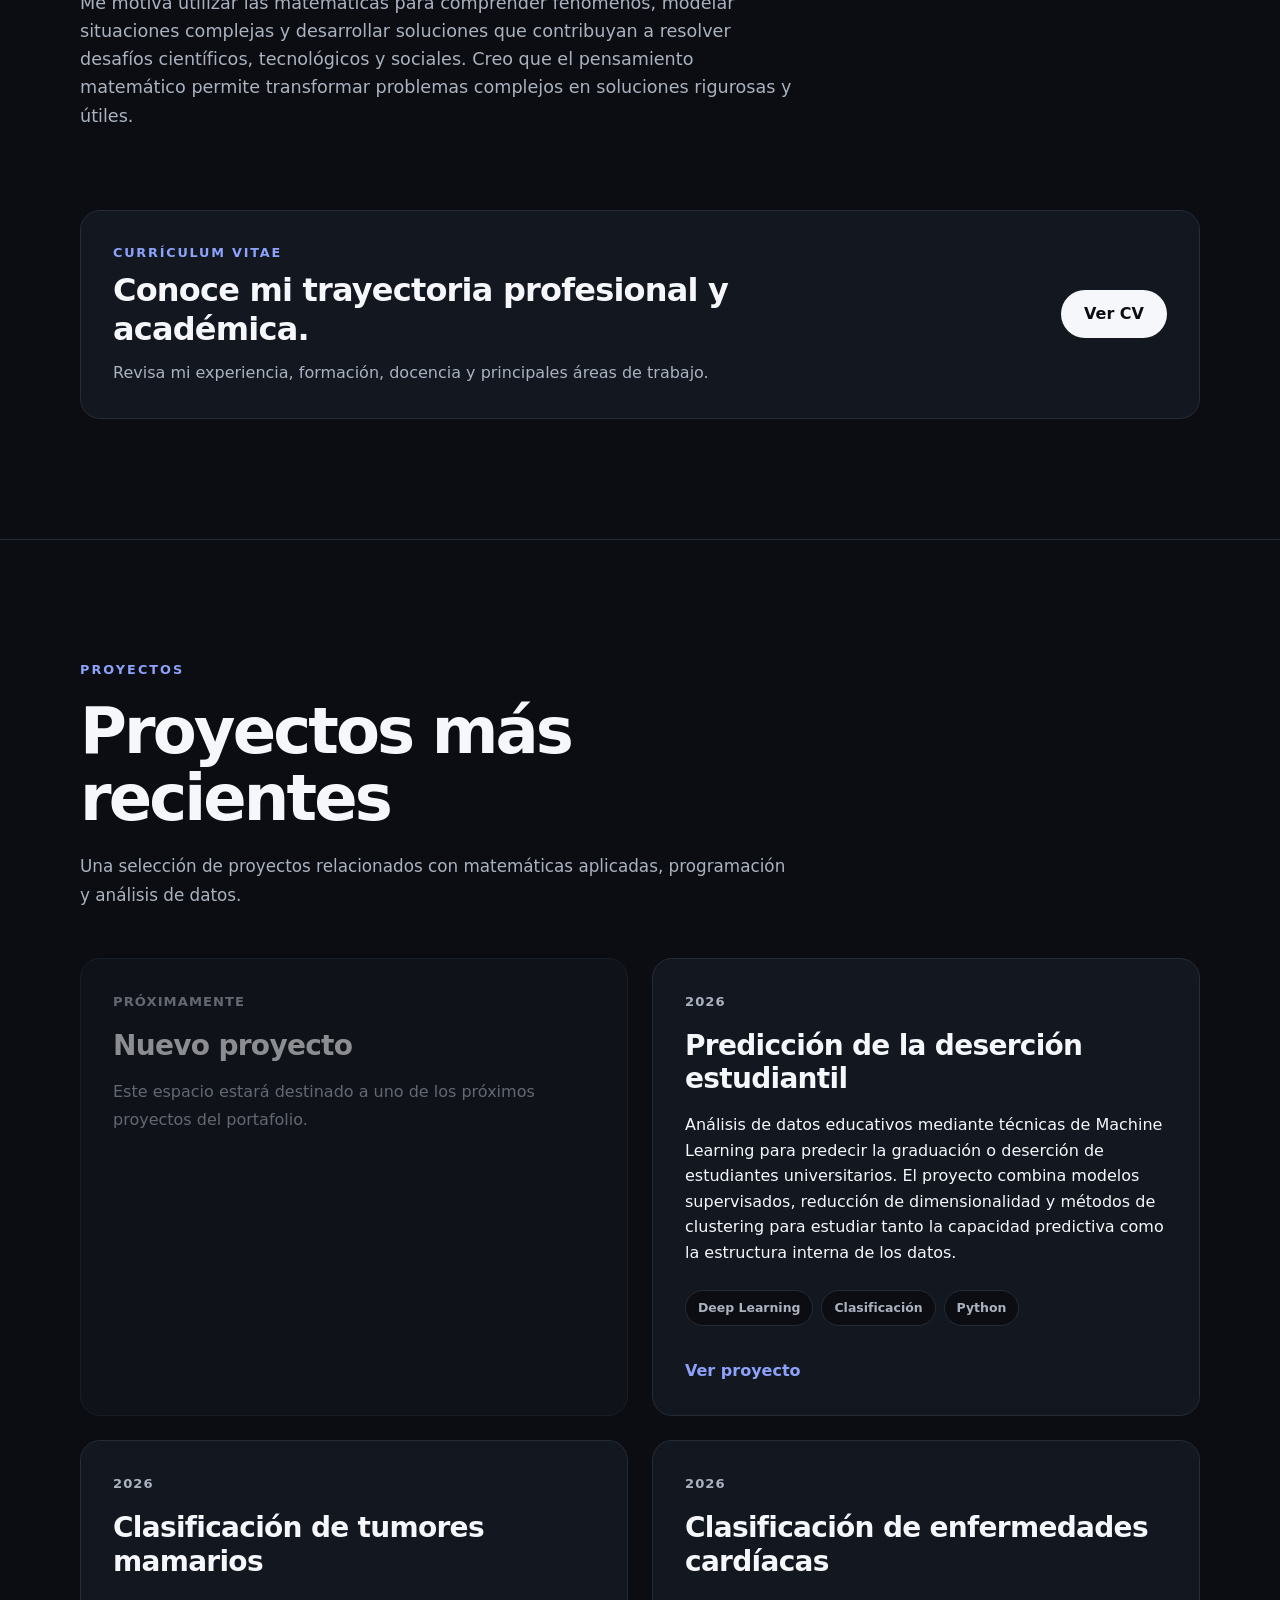
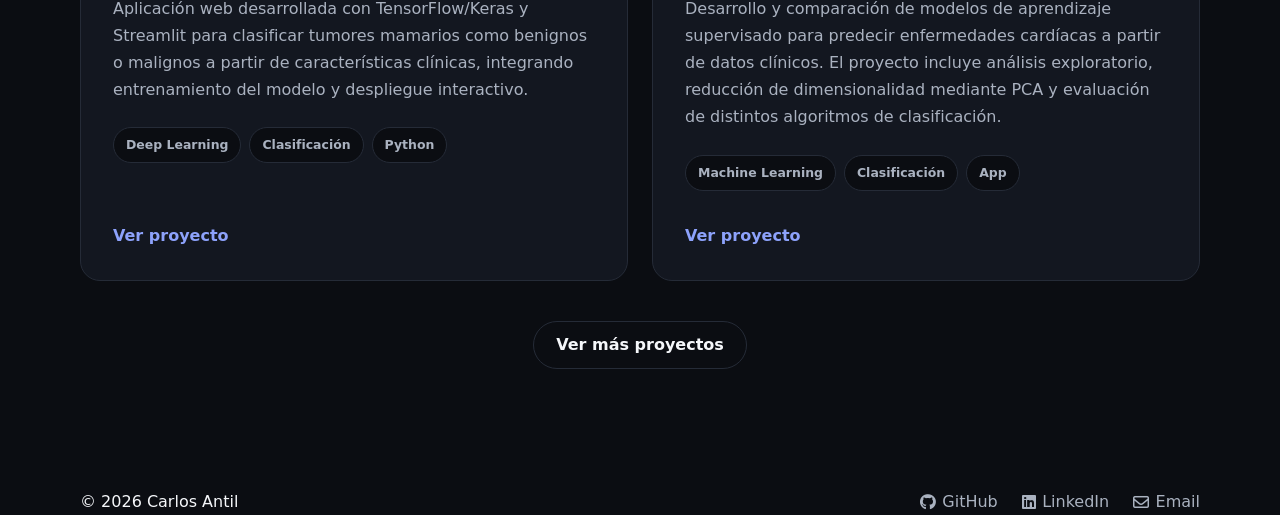
==== commit 2195a302: "feat: update ed data mining project" ====
--- a/index.html
+++ b/index.html
@@ -177,6 +177,37 @@
                         </p>
                         </div>
                     </article>
+
+
+                    <article class="project-card">
+                        <div class="project-card-content">
+                            <p class="project-date">2026</p>
+
+                            <h2>Predicción de la deserción estudiantil</h2>
+                                Análisis de datos educativos mediante técnicas de Machine Learning para
+                                predecir la graduación o deserción de estudiantes universitarios. El proyecto
+                                combina modelos supervisados, reducción de dimensionalidad y métodos de
+                                clustering para estudiar tanto la capacidad predictiva como la estructura
+                                interna de los datos.
+                            <p>
+                                
+                            </p>
+
+                            <div class="project-tags">
+                                <span>Deep Learning</span>
+                                <span>Clasificación</span>
+                                <span>Python</span>
+                            </div>
+
+                            <a
+                                href="projects/distributed-mis-thesis.html"
+                                class="project-link"
+                            >
+                                Ver proyecto
+                            </a>
+                        </div>
+                    </article>
+
 
                     <article class="project-card">
                         <div class="project-card-content">
@@ -217,7 +248,7 @@
                             <div class="project-tags">
                                 <span>Machine Learning</span>
                                 <span>Clasificación</span>
-                                <span>Python</span>
+                                <span>App</span>
                             </div>
 
                             <a
@@ -228,37 +259,6 @@
                             </a>
                         </div>
                     </article>
-
-                    <article class="project-card">
-                    <div class="project-card-content">
-                        <p class="project-date">2025</p>
-
-                        <h2>Conjuntos independientes maximales (MIS) en grafos dirigidos</h2>
-                            Proyecto de investigación en computación distribuida y teoría de grafos que propone nuevos modelos 
-                            de comunicación y protocolos para calcular conjuntos independientes maximales, extendiendo conceptos 
-                            del problema clásico de consenso.
-                        <p>
-                            
-                        </p>
-
-                        <div class="project-tags">
-                        
-
-                            <span>Computación distribuida</span>
-                             <span>Teoría de grafos</span>
-                            <span>Tesis</span>
-                        </div>
-
-                        <a
-                            href="projects/distributed-mis-thesis.html"
-                            class="project-link"
-                        >
-                            Ver proyecto
-                        </a>
-                    </div>
-                </article>
-
-                    
 
         
                 </div>
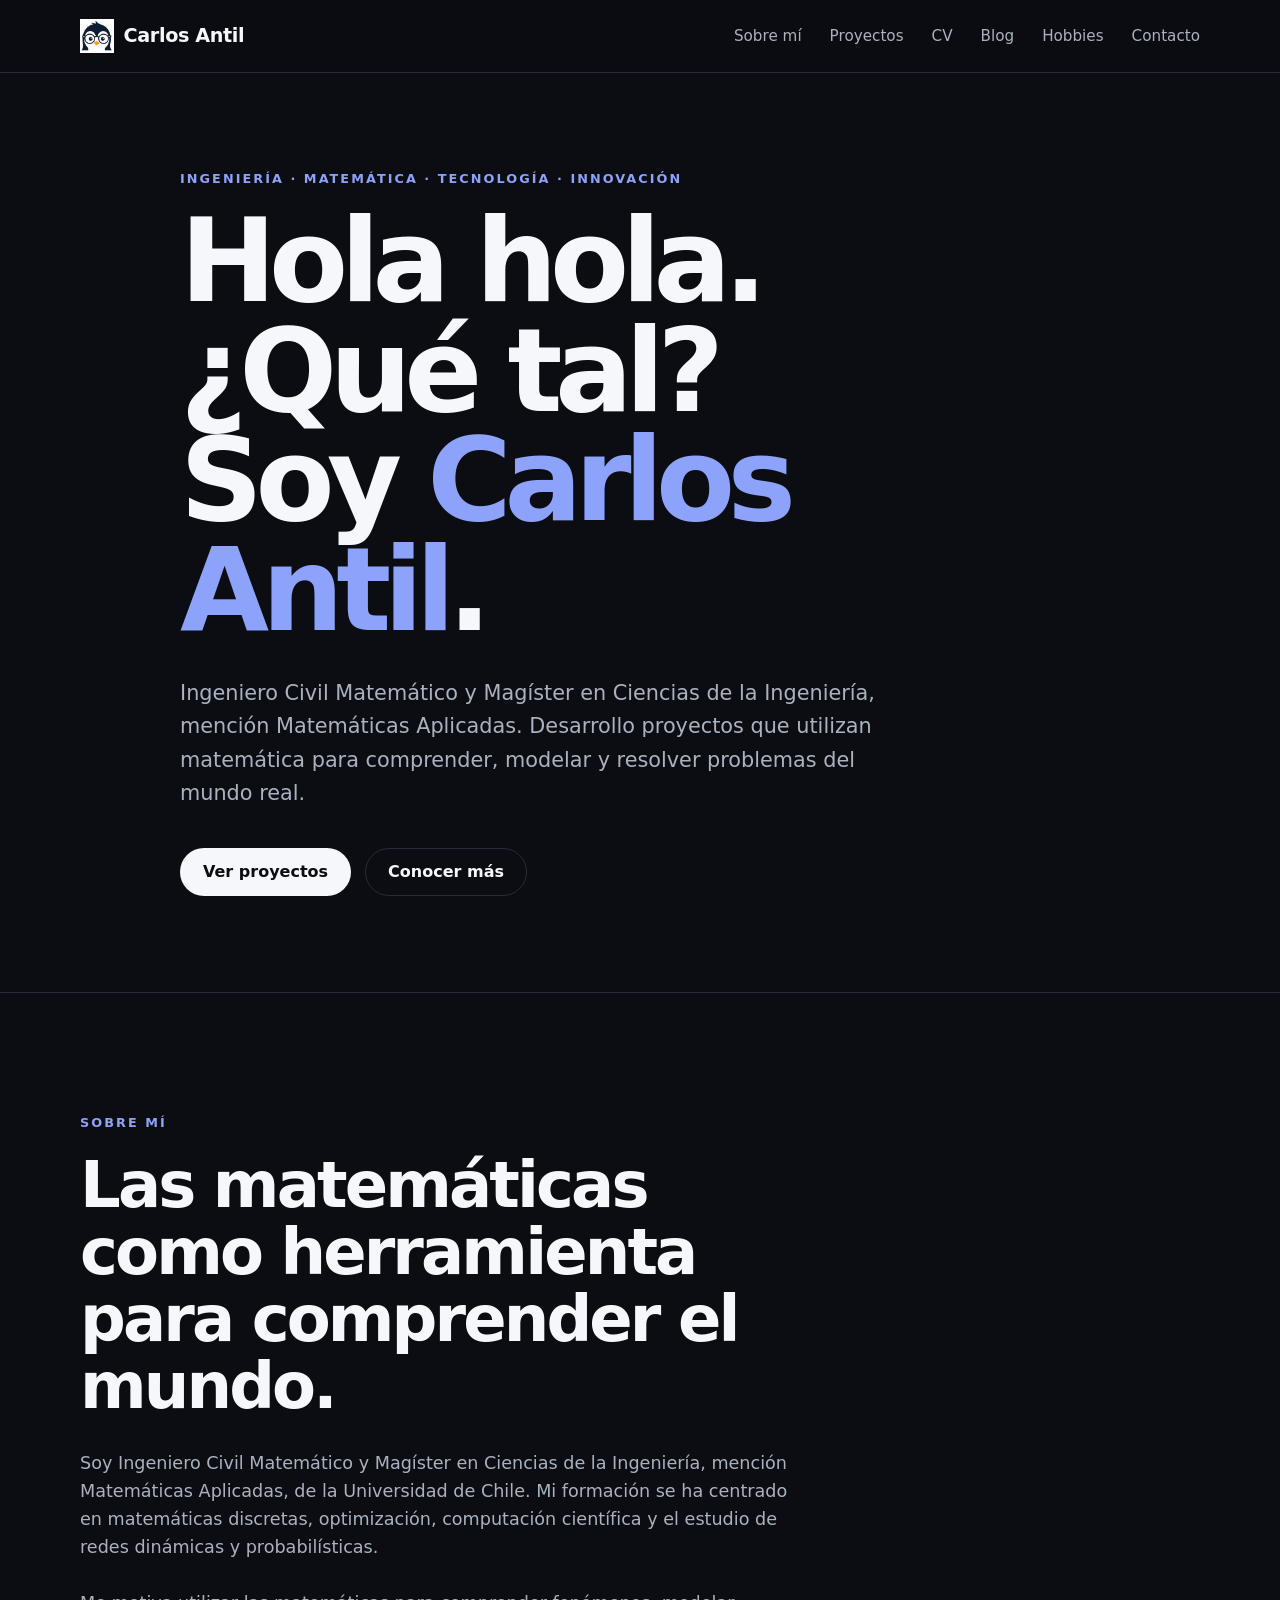
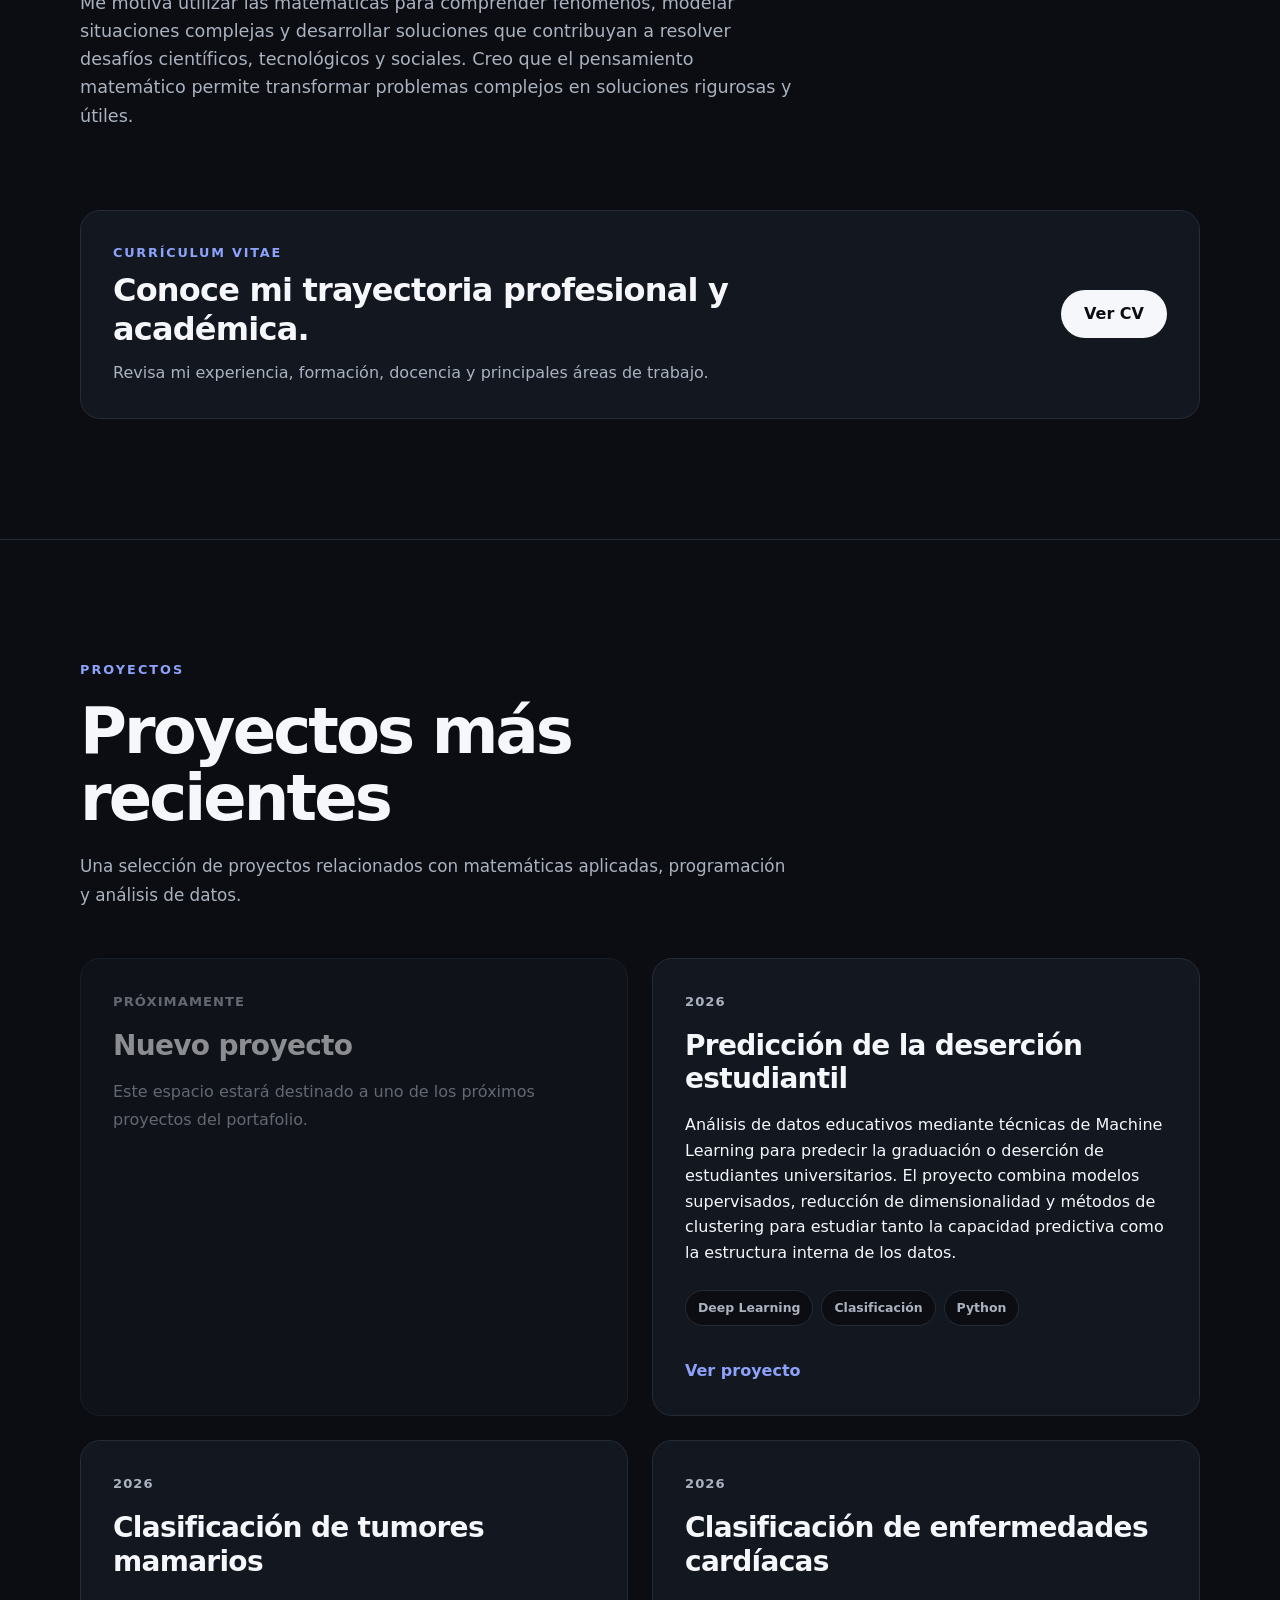
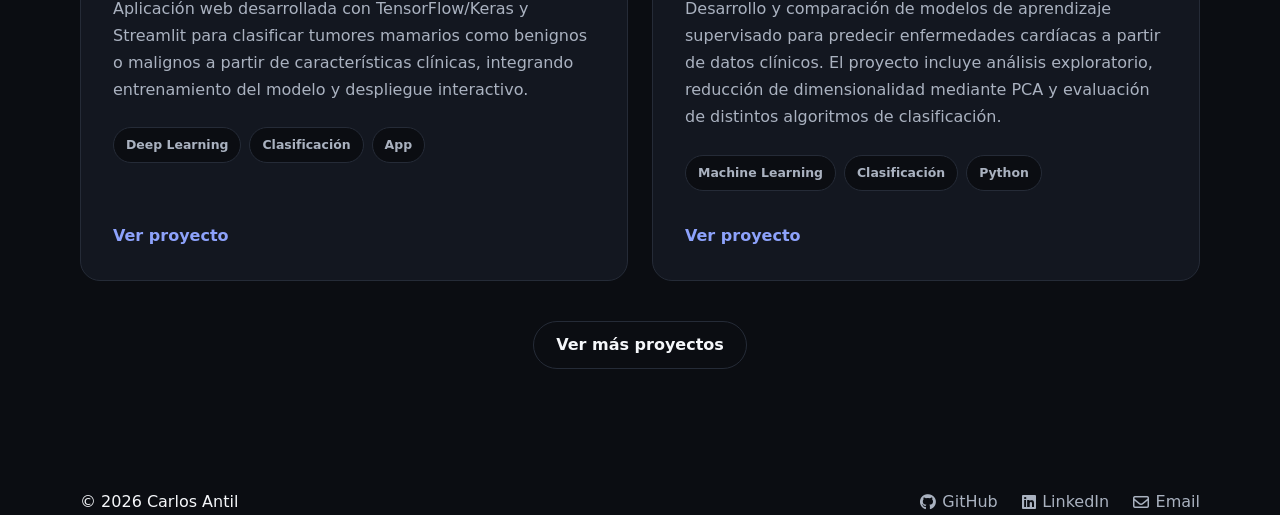
==== commit f50f05c5: "feat: update description" ====
--- a/index.html
+++ b/index.html
@@ -200,7 +200,7 @@
                             </div>
 
                             <a
-                                href="projects/distributed-mis-thesis.html"
+                                href="projects/educational-data-mining.html"
                                 class="project-link"
                             >
                                 Ver proyecto
@@ -222,7 +222,7 @@
                         <div class="project-tags">
                             <span>Deep Learning</span>
                             <span>Clasificación</span>
-                            <span>Python</span>
+                            <span>App</span>
                         </div>
 
                         <a
@@ -248,7 +248,7 @@
                             <div class="project-tags">
                                 <span>Machine Learning</span>
                                 <span>Clasificación</span>
-                                <span>App</span>
+                                <span>Python</span>
                             </div>
 
                             <a
